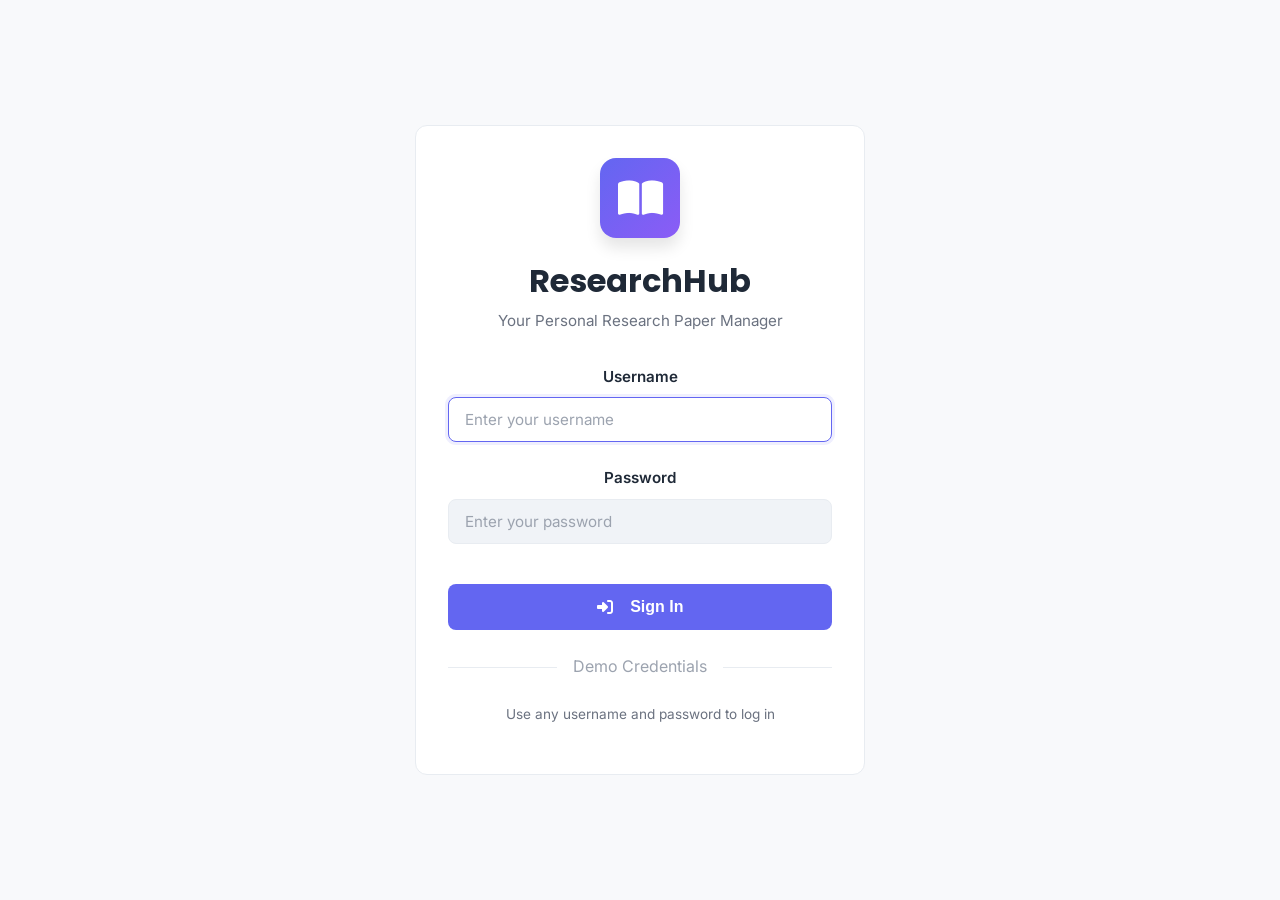
==== index.html @ dead8891 "Initial commit" ====
<!DOCTYPE html>
<html lang="en">

<head>
  <meta charset="UTF-8">
  <meta name="viewport" content="width=device-width, initial-scale=1.0">
  <title>Dashboard - ResearchHub</title>
  <link rel="stylesheet" href="https://cdnjs.cloudflare.com/ajax/libs/font-awesome/6.4.0/css/all.min.css">
  <link rel="stylesheet" href="style.css">
  <script src="app.js?v=2"></script>
</head>

<body>
  <script>checkAuth();</script>

  <div class="sidebar">
    <div class="brand-area">
      <div class="brand-icon">
        <i class="fas fa-book-open"></i>
      </div>
      <div class="brand-info">
        <div class="brand-title">ResearchHub</div>
        <div class="brand-tagline">Research Manager</div>
      </div>
    </div>

    <nav class="nav-menu">
      <div class="nav-section">
        <div class="nav-section-title">Main</div>
        <a href="index.html" class="nav-link active">
          <i class="fas fa-chart-line"></i>
          <span>Dashboard</span>
        </a>
        <a href="papers.html" class="nav-link">
          <i class="fas fa-book-bookmark"></i>
          <span>Library</span>
        </a>
        <a href="upload.html" class="nav-link">
          <i class="fas fa-cloud-arrow-up"></i>
          <span>Upload</span>
        </a>
      </div>

      <div class="nav-section">
        <div class="nav-section-title">Tools</div>
        <a href="#" class="nav-link" onclick="showComingSoon(); return false;">
          <i class="fas fa-sticky-note"></i>
          <span>Notes</span>
        </a>
        <a href="#" class="nav-link" onclick="showComingSoon(); return false;">
          <i class="fas fa-highlighter"></i>
          <span>Highlights</span>
        </a>
      </div>

      <div class="nav-section">
        <div class="nav-section-title">Account</div>
        <a href="#" class="nav-link" onclick="showComingSoon(); return false;">
          <i class="fas fa-gear"></i>
          <span>Settings</span>
        </a>
      </div>
    </nav>

    <div class="logout-area">
      <button class="btn-logout" onclick="logout()">
        <i class="fas fa-sign-out-alt" style="margin-right: 0.4rem;"></i> Logout
      </button>
    </div>
  </div>

  <div class="main-content">
    <div class="top-header">
      <div class="header-left">
        <h1 class="header-title">Dashboard</h1>
        <div class="header-search">
          <input type="text" placeholder="Search papers..." id="headerSearch">
        </div>
      </div>
      <div class="header-right">
        <div class="header-info">
          <div class="welcome-text">Welcome back</div>
          <div class="user-name" id="headerUserName">User</div>
        </div>
        <div class="user-avatar" id="headerAvatar">U</div>
      </div>
    </div>

    <div class="container">
      <div style="margin-bottom: 2rem;">
        <h1 style="font-size: 1.75rem; margin-bottom: 0.5rem; color: var(--text-primary);">Welcome to ResearchHub</h1>
        <p style="color: var(--text-secondary);">Track your personalized reading targets and manage your research collection.</p>
      </div>

      <!-- Stats -->
      <div class="stat-cards">
        <div class="stat-card stat-total">
          <div class="stat-header">
            <span class="stat-title">Total Papers</span>
            <span class="stat-icon">📚</span>
          </div>
          <div class="stat-number" id="stat-total">0</div>
        </div>
        <div class="stat-card stat-completed">
          <div class="stat-header">
            <span class="stat-title">Completed</span>
            <span class="stat-icon">✅</span>
          </div>
          <div class="stat-number" id="stat-completed">0</div>
        </div>
        <div class="stat-card stat-progress">
          <div class="stat-header">
            <span class="stat-title">In Progress</span>
            <span class="stat-icon">📖</span>
          </div>
          <div class="stat-number" id="stat-progress">0</div>
        </div>
        <div class="stat-card stat-notstarted">
          <div class="stat-header">
            <span class="stat-title">Not Started</span>
            <span class="stat-icon">🔖</span>
          </div>
          <div class="stat-number" id="stat-notstarted">0</div>
        </div>
      </div>

      <div style="display: flex; gap: 2rem; flex-wrap: wrap;">
        <!-- Continue Reading Section -->
        <div style="flex: 1; min-width: 320px;">
          <div class="section-header">
            <h2 class="section-title">
              <i class="fas fa-bookmark"></i>
              Continue Reading
            </h2>
          </div>
          <div id="continueReadingContainer" style="display: flex; flex-direction: column; gap: 1rem;">
            <!-- JS populated -->
          </div>
        </div>

        <!-- Recommended Papers Section -->
        <div style="flex: 1; min-width: 320px;">
          <div class="section-header">
            <h2 class="section-title">
              <i class="fas fa-star"></i>
              Recommended for You
            </h2>
          </div>
          <div id="recommendedContainer" style="display: flex; flex-direction: column; gap: 1rem;">
            <!-- JS populated -->
          </div>
        </div>

        <!-- Recently Viewed Section -->
        <div style="flex: 1; min-width: 320px;">
          <div class="section-header">
            <h2 class="section-title">
              <i class="fas fa-clock"></i>
              Recently Viewed
            </h2>
          </div>
          <div id="recentlyViewedContainer" style="display: flex; flex-direction: column; gap: 1rem;">
            <!-- JS populated -->
          </div>
        </div>
      </div>
    </div>
  </div>

  <div id="toast-container"></div>

  <script>
    renderAppShell();

    (async function() {
      const user = getCurrentUser();
      document.getElementById('headerUserName').textContent = user;
      document.getElementById('headerAvatar').textContent = user.charAt(0).toUpperCase();

      await loadPapersFromBackend();
      const allPapers = getPapers();

      const completed = allPapers.filter(p => p.status === 'completed').length;
      const inProgress = allPapers.filter(p => p.status === 'in_progress').length;
      const notStarted = allPapers.filter(p => p.status === 'not_started').length;

      document.getElementById('stat-total').textContent = allPapers.length;
      document.getElementById('stat-completed').textContent = completed;
      document.getElementById('stat-progress').textContent = inProgress;
      document.getElementById('stat-notstarted').textContent = notStarted;

      const continueReading = allPapers.filter(p => p.status === 'in_progress').slice(0, 3);
      const recommended = allPapers.filter(p => p.status === 'not_started').slice(0, 3);
      const recentlyViewed = allPapers.slice(0, 3);

      renderPaperCards('continueReadingContainer', continueReading, 'recommendation-card');
      renderPaperCards('recommendedContainer', recommended, 'recommendation-card');
      renderPaperCards('recentlyViewedContainer', recentlyViewed, 'recommendation-card');
    })();

    function renderPaperCards(containerId, papers, cardClass) {
      const container = document.getElementById(containerId);
      container.innerHTML = '';

      if (papers.length === 0) {
        container.innerHTML = '<div class="empty-state"><div class="empty-icon"><i class="fas fa-inbox"></i></div><div class="empty-title">No papers yet</div><div class="empty-text">Start by uploading your first research paper.</div></div>';
        return;
      }

      papers.forEach(paper => {
        const statusColors = {
          'completed': { badge: 'status-completed', icon: '✅' },
          'in_progress': { badge: 'status-progress', icon: '📖' },
          'not_started': { badge: 'status-not-started', icon: '🔖' }
        };

        const status = statusColors[paper.status] || statusColors['not_started'];

        const card = document.createElement('div');
        card.className = cardClass;
        card.innerHTML = `
          <div class="rec-header">
            <div class="rec-icon">
              <i class="fas fa-${paper.status === 'completed' ? 'check-circle' : (paper.status === 'in_progress' ? 'book-open' : 'bookmark')}"></i>
            </div>
            <div style="flex: 1;">
              <div class="rec-title">${paper.title}</div>
              <div class="rec-reason">${paper.status.replace('_', ' ').toUpperCase()}</div>
            </div>
            <button class="rec-icon-btn" onclick="toggleBookmark(this)">
              <i class="fas fa-bookmark"></i>
            </button>
          </div>
          <div class="rec-description">${paper.shortSummary || 'No summary available'}</div>
          <div class="rec-tags">
            <span class="rec-tag">${paper.domain || 'General'}</span>
            <span class="rec-tag tag-secondary">${paper.difficulty || 'Intermediate'}</span>
          </div>
          <div class="rec-action">
            <button class="rec-btn" onclick="window.location.href='paperdetails.html?id=${paper.id}'">
              <i class="fas fa-arrow-right" style="margin-right: 0.3rem;"></i>View Paper
            </button>
          </div>
        `;
        container.appendChild(card);
      });
    }

    function toggleBookmark(btn) {
      btn.classList.toggle('active');
      btn.querySelector('i').classList.toggle('fas');
      btn.querySelector('i').classList.toggle('far');
    }

    function renderAppShell() {
      // Already rendered in HTML
    }

    function showComingSoon() {
      showToast('This feature is coming soon!', false);
    }
  </script>
</body>

</html>
    (async function() {
      checkAuth();
      await loadPapersFromBackend();
      renderAppShell();

      // Populate Stats
      const stats = getStats();
      document.getElementById('stat-total').innerText = stats.total;
      document.getElementById('stat-completed').innerText = stats.completed;
      document.getElementById('stat-progress').innerText = stats.inProgress;
      document.getElementById('stat-notstarted').innerText = stats.notStarted;

      const allPapers = getPapers();

      // Populate Continue Reading
      const inProgressPapers = allPapers.filter(p => p.status === 'In Progress');
      const crContainer = document.getElementById('continueReadingContainer');
      if (inProgressPapers.length === 0) {
        crContainer.innerHTML = `<div class="glass-card"><p style="color: var(--text-muted);">No papers in progress right now.</p></div>`;
      } else {
        inProgressPapers.forEach(p => {
          const progress = p.progress || 0;
          crContainer.innerHTML += `
                <div class="glass-card" style="padding: 1.2rem;">
                    <div style="display: flex; justify-content: space-between;">
                      <h4 style="color:#fff;">${p.title}</h4>
                      <span class="favorite-icon ${p.isFavorite ? 'active' : ''}">★</span>
                    </div>
                    <p style="font-size: 0.8rem; color: var(--text-muted); margin-bottom: 0.4rem;">${p.author} • ${p.timeToRead || 'Unknown time'}</p>
                    
                    <div style="margin: 0.8rem 0;">
                      <div style="display:flex; justify-content: space-between; font-size: 0.8rem; margin-bottom: 0.3rem;">
                        <span style="color:var(--text-muted)">Progress</span>
                        <span style="color:var(--primary-violet)">${progress}%</span>
                      </div>
                      <div class="progress-container">
                        <div class="progress-bar" style="width: ${progress}%"></div>
                      </div>
                    </div>

                    <a href="paperdetails.html?id=${p.id}" class="btn" style="padding: 0.4rem 0.8rem; font-size: 0.9rem; margin-top: 0.5rem;">Resume Reading</a>
                </div>
             `;
        });
      }


      // Populate Recommendations
      const recContainer = document.getElementById('recommendedContainer');
      const completedPapers = allPapers.filter(p => p.status === 'Completed');
      const notStartedPapers = allPapers.filter(p => p.status === 'Not Started');
      
      let recommendations = [];
      if (completedPapers.length > 0) {
          // Get domains of completed papers to suggest similar unread ones
          let completedDomains = completedPapers.map(p => p.domain);
          recommendations = notStartedPapers.filter(p => completedDomains.includes(p.domain)).slice(0, 3);
          recommendations.forEach(r => r.isSmartMatch = true);
      }
      
      if (recommendations.length === 0) {
          // Fallback to random new papers if no smart matches found
          recommendations = notStartedPapers.slice(0, 3);
      }
      
      if (recommendations.length === 0) {
          recContainer.innerHTML = `<div class="glass-card"><p style="color: var(--text-muted);">Upload more papers to get recommendations.</p></div>`;
      } else {
          recommendations.forEach(p => {
              let badgeText = p.isSmartMatch ? '🧠 Smart Match' : 'New';
              let badgeClass = p.isSmartMatch ? 'diff-advanced' : 'status-not-started';

              recContainer.innerHTML += `
                 <div class="glass-card" style="padding: 1.2rem;">
                    <div class="tags-container" style="margin-bottom:0.5rem">
                      <span class="tag-badge ${badgeClass}">${badgeText}</span>
                      <span class="tag-badge">${p.domain || 'General'}</span>
                    </div>
                    <h4 style="color:#fff;">${p.title}</h4>
                    <p style="font-size: 0.8rem; color: var(--text-muted); margin-top: 0.4rem;  display: -webkit-box; -webkit-line-clamp: 2; -webkit-box-orient: vertical; overflow: hidden;">${p.shortSummary}</p>
                    <a href="paperdetails.html?id=${p.id}" class="btn btn-secondary" style="padding: 0.4rem 0.8rem; font-size: 0.9rem; margin-top: 1rem;">View Details</a>
                 </div>
              `;
          });
      }

      // Populate Recently Viewed
      const rvContainer = document.getElementById('recentlyViewedContainer');
      const recentPapers = getRecentlyViewedPapers();
      if (recentPapers.length === 0) {
        rvContainer.innerHTML = `<div class="glass-card"><p style="color: var(--text-muted);">You haven't viewed any papers yet.</p></div>`;
      } else {
        recentPapers.forEach(p => {
          let timeString = "Unknown time";
          if (p.lastViewed) {
              const options = { month: 'short', day: 'numeric', year: 'numeric', hour: 'numeric', minute: '2-digit' };
              timeString = new Date(p.lastViewed).toLocaleDateString('en-US', options);
          }
          rvContainer.innerHTML += `
                <div class="glass-card" style="padding: 1.2rem;">
                    <h4 style="color:#fff;">${p.title}</h4>
                    <p style="font-size: 0.85rem; color: var(--text-muted); margin-top: 0.3rem;">Last viewed: <br><span style="color:var(--primary-violet)">${timeString}</span></p>
                    <a href="paperdetails.html?id=${p.id}" class="btn btn-secondary" style="padding: 0.4rem 0.8rem; font-size: 0.9rem; margin-top: 1rem;">Go Back</a>
                </div>
             `;
        });
      }
    })();
  </script>
</body>

</html>
---- style.css ----
/* ResearchHub - Modern Soft Dashboard CSS */
@import url('https://fonts.googleapis.com/css2?family=Inter:wght@300;400;500;600;700&family=Poppins:wght@500;600;700&display=swap');
@import url('https://cdnjs.cloudflare.com/ajax/libs/font-awesome/6.4.0/css/all.min.css');

:root {
  /* Color Palette - Soft & Modern */
  --bg-primary: #f8f9fb;
  --bg-secondary: #f0f3f7;
  --bg-tertiary: #e8ecf1;
  --sidebar-bg: #ffffff;
  --card-bg: #ffffff;
  --header-bg: #ffffff;
  
  /* Accent Colors */
  --accent-primary: #6366f1;
  --accent-primary-light: #e0e7ff;
  --accent-primary-dark: #4f46e5;
  --accent-secondary: #8b5cf6;
  --accent-secondary-light: #ede9fe;
  
  /* Pastels */
  --pastel-blue: #dbeafe;
  --pastel-lavender: #e9d5ff;
  --pastel-mint: #d1fae5;
  --pastel-rose: #fbcfe8;
  --pastel-amber: #fed7aa;
  
  /* Text Colors */
  --text-primary: #1f2937;
  --text-secondary: #6b7280;
  --text-tertiary: #9ca3af;
  --text-light: #d1d5db;
  
  /* Functional Colors */
  --success: #10b981;
  --warning: #f59e0b;
  --danger: #ef4444;
  --info: #3b82f6;
  
  /* Shadows */
  --shadow-sm: 0 1px 2px rgba(0, 0, 0, 0.05);
  --shadow-md: 0 4px 6px rgba(0, 0, 0, 0.07);
  --shadow-lg: 0 10px 15px rgba(0, 0, 0, 0.1);
  --shadow-xl: 0 20px 25px rgba(0, 0, 0, 0.1);
  
  /* Transitions */
  --transition: all 0.3s cubic-bezier(0.4, 0, 0.2, 1);
}

* {
  margin: 0;
  padding: 0;
  box-sizing: border-box;
}

html, body {
  height: 100%;
  width: 100%;
}

body {
  font-family: 'Inter', -apple-system, BlinkMacSystemFont, 'Segoe UI', sans-serif;
  background: var(--bg-primary);
  color: var(--text-primary);
  line-height: 1.6;
  display: flex;
  flex-direction: row;
}

h1, h2, h3, h4, h5, h6 {
  font-family: 'Poppins', sans-serif;
  font-weight: 600;
  color: var(--text-primary);
  line-height: 1.2;
}

h1 { font-size: 2rem; font-weight: 700; }
h2 { font-size: 1.5rem; font-weight: 700; }
h3 { font-size: 1.25rem; font-weight: 600; }
h4 { font-size: 1.1rem; font-weight: 600; }

p { color: var(--text-secondary); }

a {
  color: var(--accent-primary);
  text-decoration: none;
  transition: var(--transition);
}

a:hover {
  color: var(--accent-primary-dark);
}

/* ═══════════════════════════════════════════════════════════════════════
   LAYOUT & STRUCTURE
   ═══════════════════════════════════════════════════════════════════════ */

.app-layout {
  display: flex;
  width: 100%;
  height: 100vh;
  overflow: hidden;
}

/* ═══════════════════════════════════════════════════════════════════════
   SIDEBAR NAVIGATION
   ═══════════════════════════════════════════════════════════════════════ */

.sidebar {
  width: 260px;
  background: var(--sidebar-bg);
  border-right: 1px solid var(--bg-tertiary);
  display: flex;
  flex-direction: column;
  overflow-y: auto;
  box-shadow: var(--shadow-sm);
  z-index: 100;
}

.brand-area {
  padding: 1.75rem 1.5rem;
  border-bottom: 1px solid var(--bg-tertiary);
  display: flex;
  align-items: center;
  gap: 0.75rem;
}

.brand-icon {
  width: 44px;
  height: 44px;
  background: linear-gradient(135deg, var(--accent-primary), var(--accent-secondary));
  border-radius: 10px;
  display: flex;
  align-items: center;
  justify-content: center;
  color: white;
  font-size: 1.5rem;
  box-shadow: var(--shadow-md);
}

.brand-info {
  display: flex;
  flex-direction: column;
}

.brand-title {
  font-size: 1.2rem;
  font-weight: 700;
  color: var(--text-primary);
}

.brand-tagline {
  font-size: 0.65rem;
  color: var(--text-tertiary);
  margin-top: 0.2rem;
}

.nav-menu {
  flex-grow: 1;
  padding: 1rem 0;
  display: flex;
  flex-direction: column;
  gap: 0.5rem;
}

.nav-section {
  padding: 0.75rem 0;
}

.nav-section-title {
  font-size: 0.75rem;
  font-weight: 600;
  text-transform: uppercase;
  color: var(--text-tertiary);
  padding: 0 1.5rem;
  margin-bottom: 0.5rem;
  letter-spacing: 0.5px;
}

.nav-link {
  display: flex;
  align-items: center;
  gap: 0.85rem;
  padding: 0.85rem 1.5rem;
  color: var(--text-secondary);
  text-decoration: none;
  font-weight: 500;
  font-size: 0.95rem;
  transition: var(--transition);
  border-left: 3px solid transparent;
  position: relative;
}

.nav-link i {
  width: 20px;
  font-size: 1.1rem;
  color: var(--text-tertiary);
  transition: var(--transition);
}

.nav-link:hover {
  background: var(--accent-primary-light);
  color: var(--text-primary);
  border-left-color: var(--accent-primary);
}

.nav-link:hover i {
  color: var(--accent-primary);
}

.nav-link.active {
  background: var(--accent-primary-light);
  color: var(--accent-primary-dark);
  border-left-color: var(--accent-primary-dark);
  font-weight: 600;
}

.nav-link.active i {
  color: var(--accent-primary-dark);
}

.logout-area {
  padding: 1.5rem;
  border-top: 1px solid var(--bg-tertiary);
  margin-top: auto;
}

.btn-logout {
  width: 100%;
  padding: 0.8rem 1rem;
  background: var(--bg-secondary);
  color: var(--text-primary);
  border: 1px solid var(--bg-tertiary);
  border-radius: 8px;
  cursor: pointer;
  font-weight: 500;
  transition: var(--transition);
}

.btn-logout:hover {
  background: var(--bg-tertiary);
  color: var(--danger);
}

/* ═══════════════════════════════════════════════════════════════════════
   MAIN CONTENT AREA
   ═══════════════════════════════════════════════════════════════════════ */

.main-content {
  flex-grow: 1;
  display: flex;
  flex-direction: column;
  overflow-y: auto;
  background: var(--bg-primary);
}

/* ═══════════════════════════════════════════════════════════════════════
   TOP HEADER / NAVIGATION BAR
   ═══════════════════════════════════════════════════════════════════════ */

.top-header {
  height: 70px;
  background: var(--header-bg);
  border-bottom: 1px solid var(--bg-tertiary);
  display: flex;
  justify-content: space-between;
  align-items: center;
  padding: 0 2rem;
  position: sticky;
  top: 0;
  z-index: 50;
  box-shadow: var(--shadow-sm);
}

.header-left {
  display: flex;
  align-items: center;
  gap: 2rem;
  flex: 1;
}

.header-title {
  font-size: 1.25rem;
  font-weight: 600;
  color: var(--text-primary);
}

.header-search {
  flex: 1;
  max-width: 400px;
  position: relative;
}

.header-search input {
  width: 100%;
  padding: 0.65rem 1rem 0.65rem 2.5rem;
  background: var(--bg-secondary);
  border: 1px solid var(--bg-tertiary);
  border-radius: 24px;
  color: var(--text-primary);
  font-size: 0.95rem;
  transition: var(--transition);
}

.header-search::before {
  content: '\f002';
  font-family: 'Font Awesome 6 Free';
  font-weight: 900;
  position: absolute;
  left: 0.85rem;
  top: 50%;
  transform: translateY(-50%);
  color: var(--text-tertiary);
  font-size: 0.9rem;
}

.header-search input:focus {
  outline: none;
  border-color: var(--accent-primary);
  background: white;
  box-shadow: var(--shadow-md);
}

.header-right {
  display: flex;
  align-items: center;
  gap: 1.5rem;
}

.header-info {
  display: flex;
  flex-direction: column;
  text-align: right;
}

.welcome-text {
  font-size: 0.85rem;
  color: var(--text-tertiary);
}

.user-name {
  font-size: 0.95rem;
  font-weight: 600;
  color: var(--text-primary);
  margin-top: 0.2rem;
}

.user-avatar {
  width: 40px;
  height: 40px;
  background: linear-gradient(135deg, var(--accent-primary), var(--accent-secondary));
  border-radius: 10px;
  display: flex;
  align-items: center;
  justify-content: center;
  color: white;
  font-weight: 600;
  font-size: 0.95rem;
  cursor: pointer;
  transition: var(--transition);
  box-shadow: var(--shadow-md);
}

.user-avatar:hover {
  transform: scale(1.05);
  box-shadow: var(--shadow-lg);
}

/* ═══════════════════════════════════════════════════════════════════════
   CONTAINER & CONTENT AREAS
   ═══════════════════════════════════════════════════════════════════════ */

.container {
  padding: 2.5rem;
  max-width: 1400px;
  margin: 0 auto;
  width: 100%;
}

/* ═══════════════════════════════════════════════════════════════════════
   CARDS & COMPONENTS
   ═══════════════════════════════════════════════════════════════════════ */

.card {
  background: var(--card-bg);
  border: 1px solid var(--bg-tertiary);
  border-radius: 12px;
  padding: 1.5rem;
  transition: var(--transition);
  display: flex;
  flex-direction: column;
}

.card:hover {
  border-color: var(--accent-primary-light);
  box-shadow: var(--shadow-lg);
  transform: translateY(-4px);
}

.card-grid {
  display: grid;
  grid-template-columns: repeat(auto-fill, minmax(300px, 1fr));
  gap: 1.5rem;
  margin-top: 1.5rem;
}

.card-header {
  display: flex;
  justify-content: space-between;
  align-items: flex-start;
  margin-bottom: 1rem;
}

.card-icon {
  width: 48px;
  height: 48px;
  background: var(--accent-primary-light);
  border-radius: 10px;
  display: flex;
  align-items: center;
  justify-content: center;
  font-size: 1.5rem;
  color: var(--accent-primary);
}

.card-title {
  font-size: 1.1rem;
  font-weight: 600;
  color: var(--text-primary);
  margin-bottom: 0.4rem;
}

.card-subtitle {
  font-size: 0.85rem;
  color: var(--text-tertiary);
  margin-bottom: 0.8rem;
}

.card-content {
  flex-grow: 1;
  margin-bottom: 1rem;
}

.card-description {
  font-size: 0.95rem;
  color: var(--text-secondary);
  line-height: 1.6;
  margin-bottom: 1rem;
}

.card-footer {
  display: flex;
  justify-content: space-between;
  align-items: center;
  gap: 0.8rem;
  flex-wrap: wrap;
  border-top: 1px solid var(--bg-tertiary);
  padding-top: 1rem;
  margin-top: auto;
}

/* Glass card (for backward compatibility) */
.glass-card {
  background: var(--card-bg);
  border: 1px solid var(--bg-tertiary);
  border-radius: 12px;
  padding: 1.5rem;
  transition: var(--transition);
  display: flex;
  flex-direction: column;
}

.glass-card:hover {
  border-color: var(--accent-primary-light);
  box-shadow: var(--shadow-lg);
  transform: translateY(-4px);
}

.glass-container {
  background: var(--card-bg);
  border: 1px solid var(--bg-tertiary);
  border-radius: 12px;
  padding: 2rem;
}

/* ═══════════════════════════════════════════════════════════════════════
   STATISTICS CARDS
   ═══════════════════════════════════════════════════════════════════════ */

.stat-cards {
  display: grid;
  grid-template-columns: repeat(auto-fit, minmax(240px, 1fr));
  gap: 1.5rem;
  margin-bottom: 2.5rem;
}

.stat-card {
  background: var(--card-bg);
  border: 1px solid var(--bg-tertiary);
  border-radius: 12px;
  padding: 1.75rem;
  display: flex;
  flex-direction: column;
  position: relative;
  overflow: hidden;
  transition: var(--transition);
}

.stat-card::before {
  content: '';
  position: absolute;
  top: -50%;
  right: -50%;
  width: 200px;
  height: 200px;
  background: var(--pastel-blue);
  border-radius: 50%;
  opacity: 0.3;
  transition: var(--transition);
}

.stat-card:hover {
  box-shadow: var(--shadow-lg);
  transform: translateY(-4px);
}

.stat-card:hover::before {
  transform: translate(30px, 30px);
}

.stat-header {
  display: flex;
  justify-content: space-between;
  align-items: flex-start;
  margin-bottom: 1rem;
  position: relative;
  z-index: 1;
}

.stat-label {
  font-size: 0.85rem;
  font-weight: 600;
  color: var(--text-secondary);
  text-transform: uppercase;
  letter-spacing: 0.3px;
}

.stat-title {
  font-size: 0.85rem;
  font-weight: 600;
  color: var(--text-secondary);
  text-transform: uppercase;
  letter-spacing: 0.3px;
}

.stat-icon {
  font-size: 1.8rem;
}

.stat-number {
  font-size: 2.5rem;
  font-weight: 700;
  color: var(--text-primary);
  margin-bottom: 0.5rem;
  position: relative;
  z-index: 1;
}

.stat-suffix {
  font-size: 0.95rem;
  color: var(--text-secondary);
  font-weight: 500;
}

/* Stat card color variants */
.stat-card.stat-total { --card-accent: var(--info); }
.stat-card.stat-completed { --card-accent: var(--success); }
.stat-card.stat-progress { --card-accent: var(--warning); }
.stat-card.stat-notstarted { --card-accent: var(--danger); }

.stat-card.stat-total::before { background: var(--pastel-blue); }
.stat-card.stat-completed::before { background: var(--pastel-mint); }
.stat-card.stat-progress::before { background: var(--pastel-amber); }
.stat-card.stat-notstarted::before { background: var(--pastel-rose); }

/* ═══════════════════════════════════════════════════════════════════════
   SECTIONS & CONTENT GROUPINGS
   ═══════════════════════════════════════════════════════════════════════ */

.section {
  margin-bottom: 2.5rem;
}

.section-header {
  display: flex;
  justify-content: space-between;
  align-items: center;
  margin-bottom: 1.5rem;
  border-bottom: 2px solid var(--bg-tertiary);
  padding-bottom: 1rem;
}

.section-title {
  font-size: 1.35rem;
  font-weight: 700;
  color: var(--text-primary);
  display: flex;
  align-items: center;
  gap: 0.7rem;
}

.section-title i {
  color: var(--accent-primary);
}

.section-subtitle {
  font-size: 0.85rem;
  color: var(--text-secondary);
  margin-top: -0.5rem;
}

.view-all-link {
  font-size: 0.9rem;
  color: var(--accent-primary);
  text-decoration: none;
  font-weight: 600;
  transition: var(--transition);
}

.view-all-link:hover {
  color: var(--accent-primary-dark);
  transform: translateX(4px);
}

/* ═══════════════════════════════════════════════════════════════════════
   PAPER/CONTENT CARDS
   ═══════════════════════════════════════════════════════════════════════ */

.paper-card {
  background: var(--card-bg);
  border: 1px solid var(--bg-tertiary);
  border-radius: 12px;
  padding: 1.5rem;
  display: flex;
  flex-direction: column;
  transition: var(--transition);
  position: relative;
}

.paper-card:hover {
  border-color: var(--accent-primary-light);
  box-shadow: var(--shadow-lg);
  transform: translateY(-6px);
}

.paper-icon {
  width: 40px;
  height: 40px;
  background: var(--accent-primary-light);
  border-radius: 8px;
  display: flex;
  align-items: center;
  justify-content: center;
  font-size: 1.3rem;
  color: var(--accent-primary);
  margin-bottom: 0.8rem;
}

.paper-title {
  font-size: 1.05rem;
  font-weight: 600;
  color: var(--text-primary);
  margin-bottom: 0.4rem;
  line-height: 1.4;
}

.paper-author {
  font-size: 0.85rem;
  color: var(--text-secondary);
  margin-bottom: 0.8rem;
}

.paper-meta {
  display: flex;
  gap: 0.8rem;
  flex-wrap: wrap;
  margin-bottom: 1rem;
}

.paper-tag {
  display: inline-flex;
  align-items: center;
  gap: 0.4rem;
  padding: 0.35rem 0.7rem;
  background: var(--bg-secondary);
  color: var(--text-secondary);
  border-radius: 6px;
  font-size: 0.75rem;
  font-weight: 500;
}

.paper-progress {
  margin-bottom: 1rem;
}

.progress-label {
  font-size: 0.8rem;
  color: var(--text-secondary);
  margin-bottom: 0.4rem;
  display: flex;
  justify-content: space-between;
}

.progress-bar-container {
  width: 100%;
  height: 6px;
  background: var(--bg-secondary);
  border-radius: 3px;
  overflow: hidden;
}

.progress-bar {
  height: 100%;
  background: linear-gradient(90deg, var(--accent-primary), var(--accent-secondary));
  border-radius: 3px;
  transition: width 0.5s ease;
}

.progress-container {
  width: 100%;
  height: 8px;
  background: var(--bg-secondary);
  border-radius: 4px;
  overflow: hidden;
  margin: 0.5rem 0;
}

.paper-actions {
  display: flex;
  gap: 0.6rem;
  flex-wrap: wrap;
  margin-top: auto;
  border-top: 1px solid var(--bg-tertiary);
  padding-top: 1rem;
}

.action-btn {
  flex: 1;
  min-width: 100px;
  padding: 0.5rem 0.75rem;
  background: var(--bg-secondary);
  color: var(--text-secondary);
  border: 1px solid var(--bg-tertiary);
  border-radius: 6px;
  cursor: pointer;
  font-size: 0.85rem;
  font-weight: 500;
  transition: var(--transition);
  display: flex;
  align-items: center;
  justify-content: center;
  gap: 0.4rem;
}

.action-btn:hover {
  background: var(--accent-primary-light);
  color: var(--accent-primary);
  border-color: var(--accent-primary-light);
}

.action-btn-primary {
  background: var(--accent-primary);
  color: white;
  border-color: var(--accent-primary);
}

.action-btn-primary:hover {
  background: var(--accent-primary-dark);
  border-color: var(--accent-primary-dark);
}

/* ═══════════════════════════════════════════════════════════════════════
   RECOMMENDATION CARDS
   ═══════════════════════════════════════════════════════════════════════ */

.recommendation-card {
  background: var(--card-bg);
  border: 1px solid var(--bg-tertiary);
  border-radius: 12px;
  padding: 1.25rem;
  transition: var(--transition);
  display: grid;
  grid-template-columns: 1fr;
  gap: 0.8rem;
}

.recommendation-card:hover {
  border-color: var(--accent-primary-light);
  box-shadow: var(--shadow-md);
  transform: translateY(-2px);
}

.rec-header {
  display: flex;
  justify-content: space-between;
  align-items: flex-start;
  gap: 0.8rem;
}

.rec-icon {
  flex-shrink: 0;
  width: 36px;
  height: 36px;
  background: var(--accent-primary-light);
  border-radius: 8px;
  display: flex;
  align-items: center;
  justify-content: center;
  color: var(--accent-primary);
  font-size: 1.1rem;
}

.rec-title {
  font-size: 1rem;
  font-weight: 600;
  color: var(--text-primary);
  line-height: 1.3;
}

.rec-reason {
  font-size: 0.8rem;
  background: var(--accent-primary-light);
  color: var(--accent-primary-dark);
  padding: 0.3rem 0.6rem;
  border-radius: 4px;
  white-space: nowrap;
}

.rec-reason.badge-secondary {
  background: var(--accent-secondary-light);
  color: var(--accent-secondary);
}

.rec-description {
  font-size: 0.85rem;
  color: var(--text-secondary);
  line-height: 1.4;
}

.rec-tags {
  display: flex;
  gap: 0.4rem;
  flex-wrap: wrap;
}

.rec-tag {
  font-size: 0.7rem;
  padding: 0.25rem 0.5rem;
  background: var(--pastel-blue);
  color: var(--accent-primary);
  border-radius: 4px;
  font-weight: 500;
}

.rec-tag.tag-success { background: var(--pastel-mint); color: var(--success); }
.rec-tag.tag-warning { background: var(--pastel-amber); color: var(--warning); }
.rec-tag.tag-danger { background: var(--pastel-rose); color: var(--danger); }
.rec-tag.tag-secondary { background: var(--accent-secondary-light); color: var(--accent-secondary); }

.rec-action {
  display: flex;
  gap: 0.6rem;
  align-items: center;
}

.rec-btn {
  flex: 1;
  padding: 0.45rem 0.7rem;
  background: var(--accent-primary);
  color: white;
  border: none;
  border-radius: 6px;
  cursor: pointer;
  font-size: 0.8rem;
  font-weight: 600;
  transition: var(--transition);
}

.rec-btn:hover {
  background: var(--accent-primary-dark);
  transform: translateY(-2px);
}

.rec-icon-btn {
  width: 32px;
  height: 32px;
  background: var(--bg-secondary);
  border: 1px solid var(--bg-tertiary);
  border-radius: 6px;
  cursor: pointer;
  display: flex;
  align-items: center;
  justify-content: center;
  color: var(--text-secondary);
  transition: var(--transition);
  font-size: 0.95rem;
}

.rec-icon-btn:hover {
  background: var(--accent-secondary-light);
  color: var(--accent-secondary);
  border-color: var(--accent-secondary-light);
}

.rec-icon-btn.active {
  background: var(--pastel-rose);
  color: var(--danger);
  border-color: var(--pastel-rose);
}

/* ═══════════════════════════════════════════════════════════════════════
   FORMS & INPUTS
   ═══════════════════════════════════════════════════════════════════════ */

.form-group {
  margin-bottom: 1.5rem;
}

.form-label {
  display: block;
  margin-bottom: 0.5rem;
  font-weight: 600;
  color: var(--text-primary);
  font-size: 0.95rem;
}

.form-label .required {
  color: var(--danger);
}

.form-control {
  width: 100%;
  padding: 0.75rem 1rem;
  background: var(--bg-secondary);
  border: 1px solid var(--bg-tertiary);
  border-radius: 8px;
  color: var(--text-primary);
  font-size: 0.95rem;
  font-family: inherit;
  transition: var(--transition);
}

.form-control:focus {
  outline: none;
  border-color: var(--accent-primary);
  background: white;
  box-shadow: 0 0 0 3px rgba(99, 102, 241, 0.1);
}

.form-control::placeholder {
  color: var(--text-tertiary);
}

select.form-control {
  cursor: pointer;
  appearance: none;
  background-image: url("data:image/svg+xml,%3Csvg xmlns='http://www.w3.org/2000/svg' width='12' height='12' viewBox='0 0 12 12'%3E%3Cpath fill='%236366f1' d='M6 9L1 4h10z'/%3E%3C/svg%3E");
  background-repeat: no-repeat;
  background-position: right 0.75rem center;
  padding-right: 2.5rem;
}

textarea.form-control {
  resize: vertical;
  min-height: 100px;
}

.form-grid {
  display: grid;
  grid-template-columns: 1fr 1fr;
  gap: 1.5rem;
}

@media (max-width: 768px) {
  .form-grid {
    grid-template-columns: 1fr;
  }
}

.form-text {
  font-size: 0.85rem;
  color: var(--text-tertiary);
  margin-top: 0.25rem;
}

.form-error {
  font-size: 0.85rem;
  color: var(--danger);
  margin-top: 0.25rem;
}

/* ═══════════════════════════════════════════════════════════════════════
   BUTTONS
   ═══════════════════════════════════════════════════════════════════════ */

.btn {
  display: inline-flex;
  align-items: center;
  justify-content: center;
  gap: 0.6rem;
  padding: 0.75rem 1.5rem;
  background: var(--accent-primary);
  color: white;
  border: none;
  border-radius: 8px;
  font-weight: 600;
  font-size: 0.95rem;
  cursor: pointer;
  transition: var(--transition);
  text-decoration: none;
  text-transform: none;
  position: relative;
  overflow: hidden;
}

.btn:hover {
  background: var(--accent-primary-dark);
  transform: translateY(-2px);
  box-shadow: var(--shadow-md);
}

.btn:active {
  transform: translateY(0);
}

.btn-secondary {
  background: var(--bg-secondary);
  color: var(--text-primary);
  border: 1px solid var(--bg-tertiary);
}

.btn-secondary:hover {
  background: var(--bg-tertiary);
  color: var(--accent-primary);
}

.btn-outline {
  background: transparent;
  color: var(--accent-primary);
  border: 2px solid var(--accent-primary);
}

.btn-outline:hover {
  background: var(--accent-primary-light);
  color: var(--accent-primary-dark);
}

.btn-danger {
  background: var(--danger);
}

.btn-danger:hover {
  background: #dc2626;
}

.btn-success {
  background: var(--success);
}

.btn-success:hover {
  background: #059669;
}

.btn-sm {
  padding: 0.5rem 1rem;
  font-size: 0.85rem;
}

.btn-lg {
  padding: 1rem 2rem;
  font-size: 1.05rem;
}

.btn-full {
  width: 100%;
}

.btn i {
  font-size: 1rem;
}

/* ═══════════════════════════════════════════════════════════════════════
   BADGES & TAGS
   ═══════════════════════════════════════════════════════════════════════ */

.badge {
  display: inline-flex;
  align-items: center;
  gap: 0.3rem;
  padding: 0.35rem 0.7rem;
  border-radius: 6px;
  font-size: 0.8rem;
  font-weight: 600;
  white-space: nowrap;
}

.badge-primary {
  background: var(--accent-primary-light);
  color: var(--accent-primary-dark);
}

.badge-success {
  background: rgba(16, 185, 129, 0.1);
  color: var(--success);
}

.badge-warning {
  background: rgba(245, 158, 11, 0.1);
  color: var(--warning);
}

.badge-danger {
  background: rgba(239, 68, 68, 0.1);
  color: var(--danger);
}

.badge-info {
  background: rgba(59, 130, 246, 0.1);
  color: var(--info);
}

.badge-secondary {
  background: var(--bg-secondary);
  color: var(--text-secondary);
}

/* Status Badges */
.status-badge {
  display: inline-flex;
  align-items: center;
  gap: 0.4rem;
  padding: 0.4rem 0.9rem;
  border-radius: 20px;
  font-size: 0.8rem;
  font-weight: 600;
}

.status-completed {
  background: rgba(16, 185, 129, 0.15);
  color: var(--success);
}

.status-progress {
  background: rgba(245, 158, 11, 0.15);
  color: var(--warning);
}

.status-not-started {
  background: rgba(239, 68, 68, 0.15);
  color: var(--danger);
}

.status-badge i {
  font-size: 0.9rem;
}

/* Tags */
.tags-container {
  display: flex;
  flex-wrap: wrap;
  gap: 0.4rem;
  margin-bottom: 0.8rem;
}

.tag-badge {
  background: var(--bg-secondary);
  color: var(--text-secondary);
  padding: 0.25rem 0.6rem;
  border-radius: 12px;
  font-size: 0.75rem;
  border: 1px solid var(--bg-tertiary);
}

/* ═══════════════════════════════════════════════════════════════════════
   MODAL & OVERLAY
   ═══════════════════════════════════════════════════════════════════════ */

.modal {
  display: none;
  position: fixed;
  top: 0;
  left: 0;
  width: 100%;
  height: 100%;
  background: rgba(0, 0, 0, 0.5);
  z-index: 1000;
  align-items: center;
  justify-content: center;
}

.modal.active {
  display: flex;
}

.modal-content {
  background: white;
  border-radius: 12px;
  padding: 2rem;
  max-width: 600px;
  width: 90%;
  max-height: 90vh;
  overflow-y: auto;
  box-shadow: var(--shadow-xl);
  animation: slideUp 0.3s ease;
}

@keyframes slideUp {
  from {
    opacity: 0;
    transform: translateY(20px);
  }
  to {
    opacity: 1;
    transform: translateY(0);
  }
}

/* ═══════════════════════════════════════════════════════════════════════
   NOTIFICATIONS & TOASTS
   ═══════════════════════════════════════════════════════════════════════ */

#toast-container {
  position: fixed;
  top: 1.5rem;
  right: 1.5rem;
  z-index: 9999;
  display: flex;
  flex-direction: column;
  gap: 0.75rem;
}

.toast {
  background: white;
  border-left: 4px solid var(--accent-primary);
  padding: 1rem 1.5rem;
  border-radius: 8px;
  color: var(--text-primary);
  box-shadow: var(--shadow-lg);
  animation: slideInRight 0.3s ease forwards;
  display: flex;
  align-items: center;
  gap: 1rem;
}

.toast.success {
  border-left-color: var(--success);
}

.toast.error {
  border-left-color: var(--danger);
}

.toast.warning {
  border-left-color: var(--warning);
}

.toast.info {
  border-left-color: var(--info);
}

.toast i {
  font-size: 1.25rem;
  flex-shrink: 0;
}

@keyframes slideInRight {
  from {
    transform: translateX(400px);
    opacity: 0;
  }
  to {
    transform: translateX(0);
    opacity: 1;
  }
}

/* ═══════════════════════════════════════════════════════════════════════
   EMPTY STATE
   ═══════════════════════════════════════════════════════════════════════ */

.empty-state {
  text-align: center;
  padding: 3rem 2rem;
  background: var(--card-bg);
  border: 2px dashed var(--bg-tertiary);
  border-radius: 12px;
}

.empty-icon {
  font-size: 4rem;
  color: var(--text-tertiary);
  margin-bottom: 1rem;
  opacity: 0.6;
}

.empty-title {
  font-size: 1.25rem;
  font-weight: 600;
  color: var(--text-primary);
  margin-bottom: 0.5rem;
}

.empty-text {
  font-size: 0.95rem;
  color: var(--text-secondary);
  margin-bottom: 1.5rem;
}

/* ═══════════════════════════════════════════════════════════════════════
   LOADING & ANIMATIONS
   ═══════════════════════════════════════════════════════════════════════ */

.spinner {
  display: inline-block;
  width: 20px;
  height: 20px;
  border: 3px solid var(--bg-tertiary);
  border-top-color: var(--accent-primary);
  border-radius: 50%;
  animation: spin 0.6s linear infinite;
}

@keyframes spin {
  to { transform: rotate(360deg); }
}

.skeleton {
  background: linear-gradient(90deg, var(--bg-secondary) 0%, var(--bg-tertiary) 50%, var(--bg-secondary) 100%);
  background-size: 200% 100%;
  animation: skeleton-loading 1.5s infinite;
  border-radius: 6px;
}

@keyframes skeleton-loading {
  0% { background-position: 200% 0; }
  100% { background-position: -200% 0; }
}

/* ═══════════════════════════════════════════════════════════════════════
   UTILITY CLASSES
   ═══════════════════════════════════════════════════════════════════════ */

.text-center { text-align: center; }
.text-right { text-align: right; }
.text-left { text-align: left; }

.mt-1 { margin-top: 0.5rem; }
.mt-2 { margin-top: 1rem; }
.mt-3 { margin-top: 1.5rem; }
.mt-4 { margin-top: 2rem; }

.mb-1 { margin-bottom: 0.5rem; }
.mb-2 { margin-bottom: 1rem; }
.mb-3 { margin-bottom: 1.5rem; }
.mb-4 { margin-bottom: 2rem; }

.p-2 { padding: 1rem; }
.p-3 { padding: 1.5rem; }
.p-4 { padding: 2rem; }

.gap-1 { gap: 0.5rem; }
.gap-2 { gap: 1rem; }
.gap-3 { gap: 1.5rem; }

.flex { display: flex; }
.flex-col { flex-direction: column; }
.flex-between { justify-content: space-between; }
.flex-center { justify-content: center; align-items: center; }
.items-center { align-items: center; }

.grid-2 { display: grid; grid-template-columns: 1fr 1fr; gap: 1.5rem; }
.grid-3 { display: grid; grid-template-columns: 1fr 1fr 1fr; gap: 1.5rem; }

.rounded-lg { border-radius: 12px; }
.rounded-full { border-radius: 9999px; }

.shadow-md { box-shadow: var(--shadow-md); }
.shadow-lg { box-shadow: var(--shadow-lg); }

.opacity-50 { opacity: 0.5; }
.opacity-75 { opacity: 0.75; }

.hidden { display: none; }

/* ═══════════════════════════════════════════════════════════════════════
   RESPONSIVE DESIGN
   ═══════════════════════════════════════════════════════════════════════ */

@media (max-width: 1024px) {
  .sidebar {
    width: 220px;
  }

  .container {
    padding: 2rem;
  }

  .stat-cards {
    grid-template-columns: repeat(2, 1fr);
  }

  .card-grid {
    grid-template-columns: repeat(auto-fill, minmax(280px, 1fr));
  }

  .grid-3 {
    grid-template-columns: 1fr 1fr;
  }
}

@media (max-width: 768px) {
  body {
    flex-direction: column;
  }

  .app-layout {
    flex-direction: column;
  }

  .sidebar {
    width: 100%;
    border-right: none;
    border-bottom: 1px solid var(--bg-tertiary);
  }

  .brand-area {
    padding: 1.5rem;
  }

  .nav-menu {
    flex-direction: row;
    flex-wrap: wrap;
    padding: 0.5rem;
  }

  .nav-link {
    flex: 1;
    min-width: 150px;
    padding: 0.7rem 1rem;
    font-size: 0.85rem;
  }

  .nav-section {
    display: none;
  }

  .nav-section-title {
    display: none;
  }

  .top-header {
    height: auto;
    flex-direction: column;
    gap: 1rem;
    padding: 1rem;
  }

  .header-left {
    width: 100%;
    flex-direction: column;
  }

  .header-search {
    max-width: 100%;
  }

  .header-right {
    width: 100%;
    justify-content: space-between;
  }

  .container {
    padding: 1.5rem;
  }

  .stat-cards {
    grid-template-columns: 1fr 1fr;
    gap: 1rem;
  }

  .stat-card {
    padding: 1rem;
  }

  .stat-number {
    font-size: 2rem;
  }

  .card-grid {
    grid-template-columns: 1fr;
    gap: 1rem;
  }

  .grid-2,
  .grid-3 {
    grid-template-columns: 1fr;
  }

  .form-grid {
    grid-template-columns: 1fr;
  }

  .section-header {
    flex-direction: column;
    align-items: flex-start;
    gap: 0.5rem;
  }

  .logout-area {
    display: flex;
    flex-direction: row;
    gap: 0.5rem;
  }

  .btn-logout {
    flex: 1;
  }
}

@media (max-width: 480px) {
  h1 { font-size: 1.5rem; }
  h2 { font-size: 1.25rem; }

  .stat-cards {
    grid-template-columns: 1fr;
  }

  .stat-number {
    font-size: 1.75rem;
  }

  .top-header {
    padding: 0.75rem;
  }

  .container {
    padding: 1rem;
  }

  .section-title {
    font-size: 1.15rem;
  }

  .nav-link {
    min-width: 120px;
    padding: 0.6rem 0.75rem;
  }
}

/* ═══════════════════════════════════════════════════════════════════════
   SPECIFIC COMPONENT OVERRIDES
   ═══════════════════════════════════════════════════════════════════════ */

/* Highlights Sidebar */
.highlights-sidebar {
  background: var(--card-bg);
  border-left: 1px solid var(--bg-tertiary);
  width: 300px;
  padding: 1.5rem;
  overflow-y: auto;
  display: flex;
  flex-direction: column;
  gap: 1rem;
  box-shadow: var(--shadow-md);
}

.highlights-sidebar h3 {
  font-size: 1.1rem;
  color: var(--text-primary);
  margin-bottom: 0.5rem;
}

.highlight-item {
  padding: 0.85rem;
  background: var(--bg-secondary);
  border-left: 3px solid var(--accent-primary);
  border-radius: 4px;
  cursor: pointer;
  transition: var(--transition);
  font-size: 0.9rem;
  color: var(--text-secondary);
  line-height: 1.4;
}

.highlight-item:hover {
  background: var(--accent-primary-light);
  color: var(--accent-primary-dark);
}

/* PDF Viewer */
.pdf-viewer {
  background: var(--bg-secondary);
  border-radius: 12px;
  padding: 1rem;
}

/* Upload Area */
.upload-area {
  background: var(--bg-secondary);
  border: 2px dashed var(--accent-primary);
  border-radius: 12px;
  padding: 2rem;
  text-align: center;
  cursor: pointer;
  transition: var(--transition);
}

.upload-area:hover {
  background: var(--accent-primary-light);
  border-color: var(--accent-primary-dark);
}

.upload-area.drag-over {
  background: var(--accent-primary-light);
  border-color: var(--accent-primary-dark);
}

.upload-icon {
  font-size: 3rem;
  color: var(--accent-primary);
  margin-bottom: 1rem;
}

/* Table Styling */
table {
  width: 100%;
  border-collapse: collapse;
}

thead {
  background: var(--bg-secondary);
  border-bottom: 2px solid var(--bg-tertiary);
}

th {
  padding: 1rem;
  text-align: left;
  font-weight: 600;
  color: var(--text-primary);
  font-size: 0.9rem;
}

td {
  padding: 1rem;
  border-bottom: 1px solid var(--bg-tertiary);
  color: var(--text-secondary);
}

tbody tr:hover {
  background: var(--bg-secondary);
}

/* Floating Action Button */
.fab {
  position: fixed;
  bottom: 2rem;
  right: 2rem;
  width: 56px;
  height: 56px;
  background: var(--accent-primary);
  color: white;
  border: none;
  border-radius: 50%;
  cursor: pointer;
  display: flex;
  align-items: center;
  justify-content: center;
  font-size: 1.5rem;
  box-shadow: var(--shadow-lg);
  transition: var(--transition);
  z-index: 100;
}

.fab:hover {
  background: var(--accent-primary-dark);
  transform: scale(1.1);
  box-shadow: var(--shadow-xl);
}

/* Floating Toolbar */
.floating-toolbar {
  position: fixed;
  background: white;
  border-radius: 8px;
  box-shadow: var(--shadow-lg);
  display: flex;
  gap: 0.5rem;
  padding: 0.5rem;
  z-index: 1000;
  display: none;
}

.floating-toolbar.active {
  display: flex;
}

.color-btn {
  width: 32px;
  height: 32px;
  border-radius: 6px;
  cursor: pointer;
  border: 2px solid transparent;
  transition: var(--transition);
}

.color-btn:hover {
  transform: scale(1.1);
  border-color: var(--text-tertiary);
}

/* Breadcrumbs */
.breadcrumb {
  display: flex;
  gap: 0.5rem;
  align-items: center;
  margin-bottom: 1.5rem;
  font-size: 0.9rem;
}

.breadcrumb-item {
  color: var(--text-secondary);
}

.breadcrumb-item.active {
  color: var(--text-primary);
  font-weight: 600;
}

.breadcrumb-separator {
  color: var(--text-tertiary);
}

/* Pagination */
.pagination {
  display: flex;
  gap: 0.5rem;
  justify-content: center;
  align-items: center;
  margin-top: 2rem;
}

.pagination-item {
  width: 36px;
  height: 36px;
  display: flex;
  align-items: center;
  justify-content: center;
  border: 1px solid var(--bg-tertiary);
  border-radius: 6px;
  cursor: pointer;
  color: var(--text-secondary);
  transition: var(--transition);
}

.pagination-item:hover,
.pagination-item.active {
  background: var(--accent-primary);
  color: white;
  border-color: var(--accent-primary);
}

/* Divider */
hr {
  border: none;
  border-top: 1px solid var(--bg-tertiary);
  margin: 1.5rem 0;
}

/* Difficulty Badges */
.diff-beginner { color: var(--success); }
.diff-intermediate { color: var(--warning); }
.diff-advanced { color: var(--danger); }

/* Favorite icon */
.favorite-icon {
  cursor: pointer;
  font-size: 1.2rem;
  color: var(--text-tertiary);
  transition: var(--transition);
}

.favorite-icon:hover {
  transform: scale(1.2);
}

.favorite-icon.active {
  color: var(--warning);
  text-shadow: 0 0 10px rgba(245, 158, 11, 0.5);
}
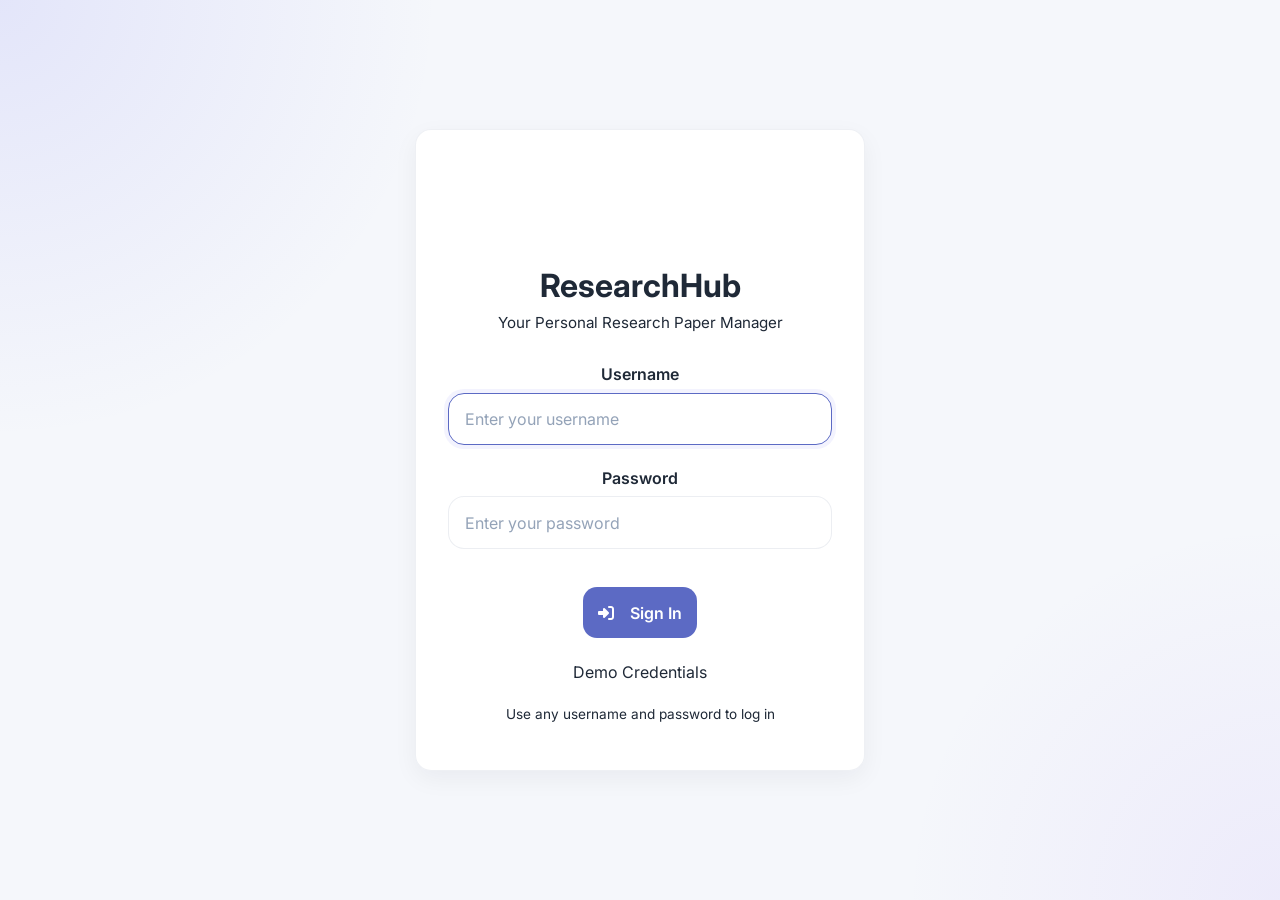
==== commit 98e230a2: "updated project" ====
--- a/index.html
+++ b/index.html
@@ -170,6 +170,18 @@
   <div id="toast-container"></div>
 
   <script>
+    function normalizeStatus(status) {
+      const value = String(status || '').trim().toLowerCase();
+      if (value === 'not started' || value === 'not_started' || value === 'notstarted') return 'Not Started';
+      if (value === 'in progress' || value === 'in_progress' || value === 'inprogress') return 'In Progress';
+      if (value === 'completed') return 'Completed';
+      return status;
+    }
+
+    function getStatusKey(status) {
+      return String(normalizeStatus(status) || '').trim().toLowerCase().replace(/\s+/g, '_');
+    }
+
     renderAppShell();
 
     (async function() {
@@ -179,10 +191,13 @@
 
       await loadPapersFromBackend();
       const allPapers = getPapers();
-
-      const completed = allPapers.filter(p => p.status === 'completed').length;
-      const inProgress = allPapers.filter(p => p.status === 'in_progress').length;
-      const notStarted = allPapers.filter(p => p.status === 'not_started').length;
+      if (allPapers.length === 0) {
+        clearRecentlyViewedIfNoPapers();
+      }
+
+      const completed = allPapers.filter(p => getStatusKey(p.status) === 'completed').length;
+      const inProgress = allPapers.filter(p => getStatusKey(p.status) === 'in_progress').length;
+      const notStarted = allPapers.filter(p => getStatusKey(p.status) === 'not_started').length;
 
       document.getElementById('stat-total').textContent = allPapers.length;
       document.getElementById('stat-completed').textContent = completed;
@@ -191,11 +206,10 @@
 
       const continueReading = allPapers.filter(p => p.status === 'in_progress').slice(0, 3);
       const recommended = allPapers.filter(p => p.status === 'not_started').slice(0, 3);
-      const recentlyViewed = allPapers.slice(0, 3);
 
       renderPaperCards('continueReadingContainer', continueReading, 'recommendation-card');
       renderPaperCards('recommendedContainer', recommended, 'recommendation-card');
-      renderPaperCards('recentlyViewedContainer', recentlyViewed, 'recommendation-card');
+      renderRecentItems('recentlyViewedContainer');
     })();
 
     function renderPaperCards(containerId, papers, cardClass) {
@@ -214,7 +228,7 @@
           'not_started': { badge: 'status-not-started', icon: '🔖' }
         };
 
-        const status = statusColors[paper.status] || statusColors['not_started'];
+        const status = statusColors[getStatusKey(paper.status)] || statusColors['not_started'];
 
         const card = document.createElement('div');
         card.className = cardClass;
@@ -263,115 +277,3 @@
 </body>
 
 </html>
-    (async function() {
-      checkAuth();
-      await loadPapersFromBackend();
-      renderAppShell();
-
-      // Populate Stats
-      const stats = getStats();
-      document.getElementById('stat-total').innerText = stats.total;
-      document.getElementById('stat-completed').innerText = stats.completed;
-      document.getElementById('stat-progress').innerText = stats.inProgress;
-      document.getElementById('stat-notstarted').innerText = stats.notStarted;
-
-      const allPapers = getPapers();
-
-      // Populate Continue Reading
-      const inProgressPapers = allPapers.filter(p => p.status === 'In Progress');
-      const crContainer = document.getElementById('continueReadingContainer');
-      if (inProgressPapers.length === 0) {
-        crContainer.innerHTML = `<div class="glass-card"><p style="color: var(--text-muted);">No papers in progress right now.</p></div>`;
-      } else {
-        inProgressPapers.forEach(p => {
-          const progress = p.progress || 0;
-          crContainer.innerHTML += `
-                <div class="glass-card" style="padding: 1.2rem;">
-                    <div style="display: flex; justify-content: space-between;">
-                      <h4 style="color:#fff;">${p.title}</h4>
-                      <span class="favorite-icon ${p.isFavorite ? 'active' : ''}">★</span>
-                    </div>
-                    <p style="font-size: 0.8rem; color: var(--text-muted); margin-bottom: 0.4rem;">${p.author} • ${p.timeToRead || 'Unknown time'}</p>
-                    
-                    <div style="margin: 0.8rem 0;">
-                      <div style="display:flex; justify-content: space-between; font-size: 0.8rem; margin-bottom: 0.3rem;">
-                        <span style="color:var(--text-muted)">Progress</span>
-                        <span style="color:var(--primary-violet)">${progress}%</span>
-                      </div>
-                      <div class="progress-container">
-                        <div class="progress-bar" style="width: ${progress}%"></div>
-                      </div>
-                    </div>
-
-                    <a href="paperdetails.html?id=${p.id}" class="btn" style="padding: 0.4rem 0.8rem; font-size: 0.9rem; margin-top: 0.5rem;">Resume Reading</a>
-                </div>
-             `;
-        });
-      }
-
-
-      // Populate Recommendations
-      const recContainer = document.getElementById('recommendedContainer');
-      const completedPapers = allPapers.filter(p => p.status === 'Completed');
-      const notStartedPapers = allPapers.filter(p => p.status === 'Not Started');
-      
-      let recommendations = [];
-      if (completedPapers.length > 0) {
-          // Get domains of completed papers to suggest similar unread ones
-          let completedDomains = completedPapers.map(p => p.domain);
-          recommendations = notStartedPapers.filter(p => completedDomains.includes(p.domain)).slice(0, 3);
-          recommendations.forEach(r => r.isSmartMatch = true);
-      }
-      
-      if (recommendations.length === 0) {
-          // Fallback to random new papers if no smart matches found
-          recommendations = notStartedPapers.slice(0, 3);
-      }
-      
-      if (recommendations.length === 0) {
-          recContainer.innerHTML = `<div class="glass-card"><p style="color: var(--text-muted);">Upload more papers to get recommendations.</p></div>`;
-      } else {
-          recommendations.forEach(p => {
-              let badgeText = p.isSmartMatch ? '🧠 Smart Match' : 'New';
-              let badgeClass = p.isSmartMatch ? 'diff-advanced' : 'status-not-started';
-
-              recContainer.innerHTML += `
-                 <div class="glass-card" style="padding: 1.2rem;">
-                    <div class="tags-container" style="margin-bottom:0.5rem">
-                      <span class="tag-badge ${badgeClass}">${badgeText}</span>
-                      <span class="tag-badge">${p.domain || 'General'}</span>
-                    </div>
-                    <h4 style="color:#fff;">${p.title}</h4>
-                    <p style="font-size: 0.8rem; color: var(--text-muted); margin-top: 0.4rem;  display: -webkit-box; -webkit-line-clamp: 2; -webkit-box-orient: vertical; overflow: hidden;">${p.shortSummary}</p>
-                    <a href="paperdetails.html?id=${p.id}" class="btn btn-secondary" style="padding: 0.4rem 0.8rem; font-size: 0.9rem; margin-top: 1rem;">View Details</a>
-                 </div>
-              `;
-          });
-      }
-
-      // Populate Recently Viewed
-      const rvContainer = document.getElementById('recentlyViewedContainer');
-      const recentPapers = getRecentlyViewedPapers();
-      if (recentPapers.length === 0) {
-        rvContainer.innerHTML = `<div class="glass-card"><p style="color: var(--text-muted);">You haven't viewed any papers yet.</p></div>`;
-      } else {
-        recentPapers.forEach(p => {
-          let timeString = "Unknown time";
-          if (p.lastViewed) {
-              const options = { month: 'short', day: 'numeric', year: 'numeric', hour: 'numeric', minute: '2-digit' };
-              timeString = new Date(p.lastViewed).toLocaleDateString('en-US', options);
-          }
-          rvContainer.innerHTML += `
-                <div class="glass-card" style="padding: 1.2rem;">
-                    <h4 style="color:#fff;">${p.title}</h4>
-                    <p style="font-size: 0.85rem; color: var(--text-muted); margin-top: 0.3rem;">Last viewed: <br><span style="color:var(--primary-violet)">${timeString}</span></p>
-                    <a href="paperdetails.html?id=${p.id}" class="btn btn-secondary" style="padding: 0.4rem 0.8rem; font-size: 0.9rem; margin-top: 1rem;">Go Back</a>
-                </div>
-             `;
-        });
-      }
-    })();
-  </script>
-</body>
-
-</html>
--- a/style.css
+++ b/style.css
@@ -1,50 +1,29 @@
-/* ResearchHub - Modern Soft Dashboard CSS */
+/* ResearchHub � Soft Dashboard Redesign */
 @import url('https://fonts.googleapis.com/css2?family=Inter:wght@300;400;500;600;700&family=Poppins:wght@500;600;700&display=swap');
 @import url('https://cdnjs.cloudflare.com/ajax/libs/font-awesome/6.4.0/css/all.min.css');
 
 :root {
-  /* Color Palette - Soft & Modern */
-  --bg-primary: #f8f9fb;
-  --bg-secondary: #f0f3f7;
-  --bg-tertiary: #e8ecf1;
-  --sidebar-bg: #ffffff;
-  --card-bg: #ffffff;
-  --header-bg: #ffffff;
-  
-  /* Accent Colors */
-  --accent-primary: #6366f1;
-  --accent-primary-light: #e0e7ff;
-  --accent-primary-dark: #4f46e5;
-  --accent-secondary: #8b5cf6;
-  --accent-secondary-light: #ede9fe;
-  
-  /* Pastels */
-  --pastel-blue: #dbeafe;
-  --pastel-lavender: #e9d5ff;
-  --pastel-mint: #d1fae5;
-  --pastel-rose: #fbcfe8;
-  --pastel-amber: #fed7aa;
-  
-  /* Text Colors */
-  --text-primary: #1f2937;
-  --text-secondary: #6b7280;
-  --text-tertiary: #9ca3af;
-  --text-light: #d1d5db;
-  
-  /* Functional Colors */
+  --bg-primary: #f5f7fb;
+  --bg-secondary: #ffffff;
+  --bg-surface: #f0f3f8;
+  --bg-muted: #eef2f7;
+  --border: rgba(148, 163, 184, 0.18);
+  --accent: #5c6ac4;
+  --accent-soft: #e8ebff;
+  --accent-alt: #8e7cff;
+  --accent-alt-soft: #f1ebff;
+  --text: #1f2937;
+  --text-muted: #6b7280;
+  --text-soft: #94a3b8;
   --success: #10b981;
+  --info: #3b82f6;
   --warning: #f59e0b;
   --danger: #ef4444;
-  --info: #3b82f6;
-  
-  /* Shadows */
-  --shadow-sm: 0 1px 2px rgba(0, 0, 0, 0.05);
-  --shadow-md: 0 4px 6px rgba(0, 0, 0, 0.07);
-  --shadow-lg: 0 10px 15px rgba(0, 0, 0, 0.1);
-  --shadow-xl: 0 20px 25px rgba(0, 0, 0, 0.1);
-  
-  /* Transitions */
-  --transition: all 0.3s cubic-bezier(0.4, 0, 0.2, 1);
+  --shadow-light: 0 10px 30px rgba(15, 23, 42, 0.06);
+  --shadow-soft: 0 8px 24px rgba(15, 23, 42, 0.08);
+  --radius: 24px;
+  --radius-sm: 16px;
+  --transition: 0.28s cubic-bezier(0.4, 0, 0.2, 1);
 }
 
 * {
@@ -53,253 +32,205 @@
   box-sizing: border-box;
 }
 
-html, body {
-  height: 100%;
-  width: 100%;
+html {
+  scroll-behavior: smooth;
 }
 
 body {
-  font-family: 'Inter', -apple-system, BlinkMacSystemFont, 'Segoe UI', sans-serif;
-  background: var(--bg-primary);
-  color: var(--text-primary);
-  line-height: 1.6;
+  min-height: 100vh;
+  font-family: 'Inter', system-ui, -apple-system, BlinkMacSystemFont, 'Segoe UI', sans-serif;
+  background: radial-gradient(circle at top left, rgba(99, 102, 241, 0.12), transparent 28%),
+              radial-gradient(circle at bottom right, rgba(139, 92, 246, 0.08), transparent 24%),
+              var(--bg-primary);
+  color: var(--text);
   display: flex;
   flex-direction: row;
-}
-
-h1, h2, h3, h4, h5, h6 {
-  font-family: 'Poppins', sans-serif;
-  font-weight: 600;
-  color: var(--text-primary);
-  line-height: 1.2;
-}
-
-h1 { font-size: 2rem; font-weight: 700; }
-h2 { font-size: 1.5rem; font-weight: 700; }
-h3 { font-size: 1.25rem; font-weight: 600; }
-h4 { font-size: 1.1rem; font-weight: 600; }
-
-p { color: var(--text-secondary); }
+  overflow-x: hidden;
+}
+
+img, svg {
+  max-width: 100%;
+}
+
+button, input, textarea, select {
+  font: inherit;
+}
 
 a {
-  color: var(--accent-primary);
+  color: inherit;
   text-decoration: none;
-  transition: var(--transition);
-}
-
-a:hover {
-  color: var(--accent-primary-dark);
-}
-
-/* ═══════════════════════════════════════════════════════════════════════
-   LAYOUT & STRUCTURE
-   ═══════════════════════════════════════════════════════════════════════ */
-
-.app-layout {
-  display: flex;
-  width: 100%;
-  height: 100vh;
-  overflow: hidden;
-}
-
-/* ═══════════════════════════════════════════════════════════════════════
-   SIDEBAR NAVIGATION
-   ═══════════════════════════════════════════════════════════════════════ */
-
+}
+
+/* Sidebar */
 .sidebar {
-  width: 260px;
-  background: var(--sidebar-bg);
-  border-right: 1px solid var(--bg-tertiary);
+  width: 270px;
+  background: var(--bg-secondary);
+  border-right: 1px solid var(--border);
+  min-height: 100vh;
   display: flex;
   flex-direction: column;
-  overflow-y: auto;
-  box-shadow: var(--shadow-sm);
-  z-index: 100;
+  padding: 1.5rem 0;
+  box-shadow: 0 0 0 1px transparent;
 }
 
 .brand-area {
-  padding: 1.75rem 1.5rem;
-  border-bottom: 1px solid var(--bg-tertiary);
+  padding: 1.25rem 1.5rem;
   display: flex;
   align-items: center;
-  gap: 0.75rem;
+  gap: 1rem;
 }
 
 .brand-icon {
-  width: 44px;
-  height: 44px;
-  background: linear-gradient(135deg, var(--accent-primary), var(--accent-secondary));
-  border-radius: 10px;
-  display: flex;
-  align-items: center;
-  justify-content: center;
+  width: 52px;
+  height: 52px;
+  border-radius: 18px;
+  background: linear-gradient(135deg, var(--accent), var(--accent-alt));
+  display: grid;
+  place-items: center;
   color: white;
-  font-size: 1.5rem;
-  box-shadow: var(--shadow-md);
-}
-
-.brand-info {
-  display: flex;
-  flex-direction: column;
+  font-size: 1.2rem;
+  box-shadow: var(--shadow-soft);
 }
 
 .brand-title {
   font-size: 1.2rem;
   font-weight: 700;
-  color: var(--text-primary);
+  letter-spacing: 0.02em;
 }
 
 .brand-tagline {
-  font-size: 0.65rem;
-  color: var(--text-tertiary);
+  font-size: 0.82rem;
+  color: var(--text-soft);
   margin-top: 0.2rem;
 }
 
 .nav-menu {
-  flex-grow: 1;
-  padding: 1rem 0;
-  display: flex;
-  flex-direction: column;
-  gap: 0.5rem;
+  flex: 1;
+  padding: 1rem 0 1rem 0;
 }
 
 .nav-section {
-  padding: 0.75rem 0;
+  margin-bottom: 1.25rem;
 }
 
 .nav-section-title {
-  font-size: 0.75rem;
-  font-weight: 600;
+  padding: 0 1.5rem;
+  font-size: 0.72rem;
+  letter-spacing: 0.16em;
   text-transform: uppercase;
-  color: var(--text-tertiary);
-  padding: 0 1.5rem;
-  margin-bottom: 0.5rem;
-  letter-spacing: 0.5px;
+  color: var(--text-soft);
+  margin-bottom: 0.9rem;
 }
 
 .nav-link {
   display: flex;
   align-items: center;
-  gap: 0.85rem;
-  padding: 0.85rem 1.5rem;
-  color: var(--text-secondary);
-  text-decoration: none;
-  font-weight: 500;
-  font-size: 0.95rem;
-  transition: var(--transition);
+  gap: 0.9rem;
+  padding: 0.95rem 1.5rem;
+  color: var(--text-muted);
   border-left: 3px solid transparent;
-  position: relative;
+  transition: background var(--transition), color var(--transition), border-color var(--transition), transform var(--transition);
+  border-radius: 0 18px 18px 0;
 }
 
 .nav-link i {
-  width: 20px;
-  font-size: 1.1rem;
-  color: var(--text-tertiary);
-  transition: var(--transition);
-}
-
-.nav-link:hover {
-  background: var(--accent-primary-light);
-  color: var(--text-primary);
-  border-left-color: var(--accent-primary);
-}
-
+  min-width: 20px;
+  font-size: 1rem;
+  color: var(--accent);
+}
+
+.nav-link:hover,
+.nav-link.active {
+  background: var(--accent-soft);
+  color: var(--text);
+  border-left-color: var(--accent);
+  transform: translateX(2px);
+}
+
+.nav-link.active i,
 .nav-link:hover i {
-  color: var(--accent-primary);
-}
-
-.nav-link.active {
-  background: var(--accent-primary-light);
-  color: var(--accent-primary-dark);
-  border-left-color: var(--accent-primary-dark);
-  font-weight: 600;
-}
-
-.nav-link.active i {
-  color: var(--accent-primary-dark);
+  color: var(--accent);
 }
 
 .logout-area {
-  padding: 1.5rem;
-  border-top: 1px solid var(--bg-tertiary);
-  margin-top: auto;
+  padding: 1.25rem 1.5rem;
+  border-top: 1px solid var(--border);
 }
 
 .btn-logout {
   width: 100%;
-  padding: 0.8rem 1rem;
-  background: var(--bg-secondary);
-  color: var(--text-primary);
-  border: 1px solid var(--bg-tertiary);
-  border-radius: 8px;
+  background: var(--bg-muted);
+  color: var(--text);
+  border: 1px solid transparent;
+  border-radius: 14px;
+  padding: 0.95rem 1rem;
+  font-weight: 600;
   cursor: pointer;
-  font-weight: 500;
-  transition: var(--transition);
+  transition: transform var(--transition), background var(--transition), box-shadow var(--transition);
 }
 
 .btn-logout:hover {
-  background: var(--bg-tertiary);
-  color: var(--danger);
-}
-
-/* ═══════════════════════════════════════════════════════════════════════
-   MAIN CONTENT AREA
-   ═══════════════════════════════════════════════════════════════════════ */
-
+  background: var(--bg-surface);
+  transform: translateY(-1px);
+}
+
+/* Main content */
 .main-content {
-  flex-grow: 1;
+  flex: 1;
   display: flex;
   flex-direction: column;
-  overflow-y: auto;
-  background: var(--bg-primary);
-}
-
-/* ═══════════════════════════════════════════════════════════════════════
-   TOP HEADER / NAVIGATION BAR
-   ═══════════════════════════════════════════════════════════════════════ */
+  overflow-x: hidden;
+}
 
 .top-header {
-  height: 70px;
-  background: var(--header-bg);
-  border-bottom: 1px solid var(--bg-tertiary);
+  padding: 1.4rem 2.5rem;
   display: flex;
   justify-content: space-between;
   align-items: center;
-  padding: 0 2rem;
+  gap: 1rem;
   position: sticky;
   top: 0;
-  z-index: 50;
-  box-shadow: var(--shadow-sm);
+  z-index: 20;
+  background: rgba(245, 247, 251, 0.95);
+  border-bottom: 1px solid var(--border);
+  backdrop-filter: blur(16px);
 }
 
 .header-left {
   display: flex;
   align-items: center;
-  gap: 2rem;
+  gap: 1.75rem;
   flex: 1;
+  min-width: 0;
 }
 
 .header-title {
-  font-size: 1.25rem;
-  font-weight: 600;
-  color: var(--text-primary);
+  font-size: 1.35rem;
+  font-weight: 700;
+  color: var(--text);
 }
 
 .header-search {
   flex: 1;
-  max-width: 400px;
+  max-width: 520px;
   position: relative;
 }
 
 .header-search input {
   width: 100%;
-  padding: 0.65rem 1rem 0.65rem 2.5rem;
+  padding: 0.95rem 1rem 0.95rem 3rem;
+  border: 1px solid var(--border);
+  border-radius: 999px;
   background: var(--bg-secondary);
-  border: 1px solid var(--bg-tertiary);
-  border-radius: 24px;
-  color: var(--text-primary);
-  font-size: 0.95rem;
-  transition: var(--transition);
+  color: var(--text);
+  box-shadow: var(--shadow-light);
+  transition: border-color var(--transition), box-shadow var(--transition), transform var(--transition);
+}
+
+.header-search input:focus {
+  outline: none;
+  border-color: var(--accent);
+  box-shadow: 0 0 0 3px rgba(99, 102, 241, 0.08);
 }
 
 .header-search::before {
@@ -307,1493 +238,713 @@
   font-family: 'Font Awesome 6 Free';
   font-weight: 900;
   position: absolute;
-  left: 0.85rem;
+  left: 1.15rem;
   top: 50%;
   transform: translateY(-50%);
-  color: var(--text-tertiary);
-  font-size: 0.9rem;
-}
-
-.header-search input:focus {
-  outline: none;
-  border-color: var(--accent-primary);
-  background: white;
-  box-shadow: var(--shadow-md);
+  color: var(--text-soft);
 }
 
 .header-right {
   display: flex;
   align-items: center;
-  gap: 1.5rem;
+  gap: 1rem;
 }
 
 .header-info {
   display: flex;
   flex-direction: column;
+  align-items: flex-end;
   text-align: right;
 }
 
 .welcome-text {
-  font-size: 0.85rem;
-  color: var(--text-tertiary);
+  color: var(--text-soft);
+  font-size: 0.88rem;
 }
 
 .user-name {
-  font-size: 0.95rem;
-  font-weight: 600;
-  color: var(--text-primary);
-  margin-top: 0.2rem;
+  color: var(--text);
+  font-weight: 700;
 }
 
 .user-avatar {
-  width: 40px;
-  height: 40px;
-  background: linear-gradient(135deg, var(--accent-primary), var(--accent-secondary));
-  border-radius: 10px;
-  display: flex;
-  align-items: center;
-  justify-content: center;
+  width: 44px;
+  height: 44px;
+  border-radius: 16px;
+  display: grid;
+  place-items: center;
+  background: linear-gradient(135deg, var(--accent), var(--accent-alt));
   color: white;
-  font-weight: 600;
-  font-size: 0.95rem;
-  cursor: pointer;
-  transition: var(--transition);
-  box-shadow: var(--shadow-md);
-}
-
-.user-avatar:hover {
-  transform: scale(1.05);
-  box-shadow: var(--shadow-lg);
-}
-
-/* ═══════════════════════════════════════════════════════════════════════
-   CONTAINER & CONTENT AREAS
-   ═══════════════════════════════════════════════════════════════════════ */
+  font-weight: 700;
+  box-shadow: var(--shadow-soft);
+}
 
 .container {
-  padding: 2.5rem;
-  max-width: 1400px;
+  width: 100%;
+  max-width: 1380px;
+  padding: 2.5rem 2.5rem 3rem;
   margin: 0 auto;
-  width: 100%;
-}
-
-/* ═══════════════════════════════════════════════════════════════════════
-   CARDS & COMPONENTS
-   ═══════════════════════════════════════════════════════════════════════ */
-
-.card {
-  background: var(--card-bg);
-  border: 1px solid var(--bg-tertiary);
-  border-radius: 12px;
-  padding: 1.5rem;
-  transition: var(--transition);
-  display: flex;
-  flex-direction: column;
-}
-
-.card:hover {
-  border-color: var(--accent-primary-light);
-  box-shadow: var(--shadow-lg);
-  transform: translateY(-4px);
-}
-
-.card-grid {
-  display: grid;
-  grid-template-columns: repeat(auto-fill, minmax(300px, 1fr));
-  gap: 1.5rem;
-  margin-top: 1.5rem;
-}
-
-.card-header {
-  display: flex;
-  justify-content: space-between;
-  align-items: flex-start;
-  margin-bottom: 1rem;
-}
-
-.card-icon {
-  width: 48px;
-  height: 48px;
-  background: var(--accent-primary-light);
-  border-radius: 10px;
-  display: flex;
-  align-items: center;
-  justify-content: center;
-  font-size: 1.5rem;
-  color: var(--accent-primary);
-}
-
-.card-title {
-  font-size: 1.1rem;
-  font-weight: 600;
-  color: var(--text-primary);
-  margin-bottom: 0.4rem;
-}
-
-.card-subtitle {
-  font-size: 0.85rem;
-  color: var(--text-tertiary);
-  margin-bottom: 0.8rem;
-}
-
-.card-content {
-  flex-grow: 1;
-  margin-bottom: 1rem;
-}
-
-.card-description {
-  font-size: 0.95rem;
-  color: var(--text-secondary);
-  line-height: 1.6;
-  margin-bottom: 1rem;
-}
-
-.card-footer {
+}
+
+.section-header {
   display: flex;
   justify-content: space-between;
   align-items: center;
-  gap: 0.8rem;
-  flex-wrap: wrap;
-  border-top: 1px solid var(--bg-tertiary);
-  padding-top: 1rem;
-  margin-top: auto;
-}
-
-/* Glass card (for backward compatibility) */
-.glass-card {
-  background: var(--card-bg);
-  border: 1px solid var(--bg-tertiary);
-  border-radius: 12px;
-  padding: 1.5rem;
-  transition: var(--transition);
-  display: flex;
-  flex-direction: column;
-}
-
-.glass-card:hover {
-  border-color: var(--accent-primary-light);
-  box-shadow: var(--shadow-lg);
-  transform: translateY(-4px);
-}
-
-.glass-container {
-  background: var(--card-bg);
-  border: 1px solid var(--bg-tertiary);
-  border-radius: 12px;
-  padding: 2rem;
-}
-
-/* ═══════════════════════════════════════════════════════════════════════
-   STATISTICS CARDS
-   ═══════════════════════════════════════════════════════════════════════ */
+  gap: 1rem;
+  padding-bottom: 0.8rem;
+  border-bottom: 1px solid var(--border);
+  margin-bottom: 1.5rem;
+}
+
+.section-title {
+  font-size: 1.35rem;
+  font-weight: 700;
+  display: inline-flex;
+  align-items: center;
+  gap: 0.75rem;
+}
+
+.section-title i {
+  color: var(--accent);
+}
+
+.section-subtitle {
+  color: var(--text-soft);
+  font-size: 0.95rem;
+}
 
 .stat-cards {
   display: grid;
-  grid-template-columns: repeat(auto-fit, minmax(240px, 1fr));
+  grid-template-columns: repeat(4, minmax(0, 1fr));
   gap: 1.5rem;
-  margin-bottom: 2.5rem;
+  margin-bottom: 2.25rem;
 }
 
 .stat-card {
-  background: var(--card-bg);
-  border: 1px solid var(--bg-tertiary);
-  border-radius: 12px;
-  padding: 1.75rem;
-  display: flex;
-  flex-direction: column;
+  background: var(--bg-secondary);
+  border: 1px solid var(--border);
+  border-radius: var(--radius-sm);
+  padding: 1.6rem;
   position: relative;
   overflow: hidden;
-  transition: var(--transition);
+  transition: transform var(--transition), box-shadow var(--transition), border-color var(--transition);
+}
+
+.stat-card:hover {
+  transform: translateY(-3px);
+  box-shadow: var(--shadow-soft);
+  border-color: rgba(99, 102, 241, 0.2);
 }
 
 .stat-card::before {
   content: '';
   position: absolute;
-  top: -50%;
-  right: -50%;
-  width: 200px;
-  height: 200px;
-  background: var(--pastel-blue);
+  width: 180px;
+  height: 180px;
   border-radius: 50%;
-  opacity: 0.3;
-  transition: var(--transition);
-}
-
-.stat-card:hover {
-  box-shadow: var(--shadow-lg);
-  transform: translateY(-4px);
-}
-
-.stat-card:hover::before {
-  transform: translate(30px, 30px);
+  top: -60px;
+  right: -60px;
+  opacity: 0.24;
+  background: var(--accent-soft);
 }
 
 .stat-header {
   display: flex;
   justify-content: space-between;
   align-items: flex-start;
+  gap: 1rem;
   margin-bottom: 1rem;
   position: relative;
   z-index: 1;
 }
 
+.stat-title,
 .stat-label {
   font-size: 0.85rem;
-  font-weight: 600;
-  color: var(--text-secondary);
+  font-weight: 700;
   text-transform: uppercase;
-  letter-spacing: 0.3px;
-}
-
-.stat-title {
-  font-size: 0.85rem;
-  font-weight: 600;
-  color: var(--text-secondary);
-  text-transform: uppercase;
-  letter-spacing: 0.3px;
-}
-
-.stat-icon {
-  font-size: 1.8rem;
+  letter-spacing: 0.06em;
+  color: var(--text-soft);
 }
 
 .stat-number {
   font-size: 2.5rem;
   font-weight: 700;
-  color: var(--text-primary);
-  margin-bottom: 0.5rem;
-  position: relative;
+  color: var(--text);
+  margin-top: 0.5rem;
   z-index: 1;
 }
 
-.stat-suffix {
-  font-size: 0.95rem;
-  color: var(--text-secondary);
-  font-weight: 500;
-}
-
-/* Stat card color variants */
-.stat-card.stat-total { --card-accent: var(--info); }
-.stat-card.stat-completed { --card-accent: var(--success); }
-.stat-card.stat-progress { --card-accent: var(--warning); }
-.stat-card.stat-notstarted { --card-accent: var(--danger); }
-
-.stat-card.stat-total::before { background: var(--pastel-blue); }
-.stat-card.stat-completed::before { background: var(--pastel-mint); }
-.stat-card.stat-progress::before { background: var(--pastel-amber); }
-.stat-card.stat-notstarted::before { background: var(--pastel-rose); }
-
-/* ═══════════════════════════════════════════════════════════════════════
-   SECTIONS & CONTENT GROUPINGS
-   ═══════════════════════════════════════════════════════════════════════ */
-
-.section {
-  margin-bottom: 2.5rem;
-}
-
-.section-header {
+.stat-icon {
+  font-size: 1.9rem;
+  color: var(--accent);
+}
+
+.stat-card.stat-total::before { background: rgba(59, 130, 246, 0.16); }
+.stat-card.stat-completed::before { background: rgba(16, 185, 129, 0.16); }
+.stat-card.stat-progress::before { background: rgba(251, 191, 36, 0.16); }
+.stat-card.stat-notstarted::before { background: rgba(232, 121, 249, 0.16); }
+
+.card-grid {
+  display: grid;
+  grid-template-columns: repeat(2, minmax(0, 1fr));
+  gap: 1.5rem;
+}
+
+.paper-card,
+.recommendation-card,
+.card,
+.glass-card,
+.glass-container {
+  background: var(--bg-secondary);
+  border: 1px solid var(--border);
+  border-radius: var(--radius-sm);
+  box-shadow: 0 8px 24px rgba(15, 23, 42, 0.05);
+}
+
+.paper-card,
+.recommendation-card,
+.card,
+.glass-card {
+  padding: 1.45rem;
+  transition: transform var(--transition), box-shadow var(--transition), border-color var(--transition);
+}
+
+.paper-card:hover,
+.recommendation-card:hover,
+.card:hover,
+.glass-card:hover {
+  transform: translateY(-4px);
+  box-shadow: var(--shadow-soft);
+  border-color: rgba(99, 102, 241, 0.2);
+}
+
+.paper-card {
+  display: flex;
+  flex-direction: column;
+}
+
+.paper-icon,
+.rec-icon,
+.card-icon {
+  width: 44px;
+  height: 44px;
+  border-radius: 14px;
+  display: grid;
+  place-items: center;
+  background: var(--accent-soft);
+  color: var(--accent);
+  font-size: 1.15rem;
+}
+
+.paper-title,
+.rec-title,
+.card-title {
+  font-size: 1.03rem;
+  font-weight: 700;
+  color: var(--text);
+  line-height: 1.45;
+  margin-bottom: 0.45rem;
+}
+
+.paper-author,
+.card-subtitle,
+.rec-description,
+.section-subtitle,
+.empty-text {
+  color: var(--text-soft);
+}
+
+.paper-meta,
+.rec-tags,
+.tags-container,
+.status-badge,
+.badge {
+  display: flex;
+  flex-wrap: wrap;
+  gap: 0.65rem;
+}
+
+.paper-tag,
+.rec-tag,
+.badge,
+.status-badge,
+.tag-badge,
+.meta-tag {
+  border-radius: 999px;
+  padding: 0.45rem 0.85rem;
+  font-size: 0.78rem;
+  font-weight: 600;
+}
+
+.paper-tag,
+.badge-secondary,
+.tag-badge,
+.meta-tag {
+  background: var(--bg-muted);
+  color: var(--text-soft);
+  border: 1px solid var(--border);
+}
+
+.paper-progress {
+  margin-top: 1rem;
+}
+
+.progress-label {
   display: flex;
   justify-content: space-between;
-  align-items: center;
-  margin-bottom: 1.5rem;
-  border-bottom: 2px solid var(--bg-tertiary);
-  padding-bottom: 1rem;
-}
-
-.section-title {
-  font-size: 1.35rem;
-  font-weight: 700;
-  color: var(--text-primary);
-  display: flex;
-  align-items: center;
-  gap: 0.7rem;
-}
-
-.section-title i {
-  color: var(--accent-primary);
-}
-
-.section-subtitle {
-  font-size: 0.85rem;
-  color: var(--text-secondary);
-  margin-top: -0.5rem;
-}
-
-.view-all-link {
-  font-size: 0.9rem;
-  color: var(--accent-primary);
-  text-decoration: none;
-  font-weight: 600;
-  transition: var(--transition);
-}
-
-.view-all-link:hover {
-  color: var(--accent-primary-dark);
-  transform: translateX(4px);
-}
-
-/* ═══════════════════════════════════════════════════════════════════════
-   PAPER/CONTENT CARDS
-   ═══════════════════════════════════════════════════════════════════════ */
-
-.paper-card {
-  background: var(--card-bg);
-  border: 1px solid var(--bg-tertiary);
-  border-radius: 12px;
-  padding: 1.5rem;
-  display: flex;
-  flex-direction: column;
-  transition: var(--transition);
-  position: relative;
-}
-
-.paper-card:hover {
-  border-color: var(--accent-primary-light);
-  box-shadow: var(--shadow-lg);
-  transform: translateY(-6px);
-}
-
-.paper-icon {
-  width: 40px;
-  height: 40px;
-  background: var(--accent-primary-light);
-  border-radius: 8px;
-  display: flex;
-  align-items: center;
-  justify-content: center;
-  font-size: 1.3rem;
-  color: var(--accent-primary);
-  margin-bottom: 0.8rem;
-}
-
-.paper-title {
-  font-size: 1.05rem;
-  font-weight: 600;
-  color: var(--text-primary);
-  margin-bottom: 0.4rem;
-  line-height: 1.4;
-}
-
-.paper-author {
-  font-size: 0.85rem;
-  color: var(--text-secondary);
-  margin-bottom: 0.8rem;
-}
-
-.paper-meta {
-  display: flex;
-  gap: 0.8rem;
-  flex-wrap: wrap;
-  margin-bottom: 1rem;
-}
-
-.paper-tag {
-  display: inline-flex;
-  align-items: center;
-  gap: 0.4rem;
-  padding: 0.35rem 0.7rem;
-  background: var(--bg-secondary);
-  color: var(--text-secondary);
-  border-radius: 6px;
-  font-size: 0.75rem;
-  font-weight: 500;
-}
-
-.paper-progress {
-  margin-bottom: 1rem;
-}
-
-.progress-label {
-  font-size: 0.8rem;
-  color: var(--text-secondary);
-  margin-bottom: 0.4rem;
-  display: flex;
-  justify-content: space-between;
+  color: var(--text-soft);
+  font-size: 0.82rem;
+  margin-bottom: 0.55rem;
 }
 
 .progress-bar-container {
-  width: 100%;
-  height: 6px;
-  background: var(--bg-secondary);
-  border-radius: 3px;
+  background: var(--bg-muted);
+  border-radius: 999px;
+  height: 8px;
   overflow: hidden;
 }
 
 .progress-bar {
   height: 100%;
-  background: linear-gradient(90deg, var(--accent-primary), var(--accent-secondary));
-  border-radius: 3px;
+  width: 0;
+  background: linear-gradient(90deg, var(--accent), var(--accent-alt));
+  border-radius: inherit;
   transition: width 0.5s ease;
 }
 
-.progress-container {
-  width: 100%;
-  height: 8px;
-  background: var(--bg-secondary);
-  border-radius: 4px;
-  overflow: hidden;
-  margin: 0.5rem 0;
-}
-
-.paper-actions {
-  display: flex;
-  gap: 0.6rem;
+.paper-actions,
+.rec-action,
+.card-footer {
+  display: flex;
   flex-wrap: wrap;
-  margin-top: auto;
-  border-top: 1px solid var(--bg-tertiary);
-  padding-top: 1rem;
-}
-
-.action-btn {
-  flex: 1;
-  min-width: 100px;
-  padding: 0.5rem 0.75rem;
-  background: var(--bg-secondary);
-  color: var(--text-secondary);
-  border: 1px solid var(--bg-tertiary);
-  border-radius: 6px;
+  gap: 0.75rem;
+  margin-top: 1rem;
+}
+
+.action-btn,
+.rec-btn,
+.btn,
+.btn-secondary,
+.btn-success,
+.btn-danger,
+.input-btn,
+.rec-icon-btn {
+  border-radius: 14px;
+  transition: var(--transition);
+}
+
+.action-btn,
+.rec-btn,
+.btn,
+.btn-secondary,
+.btn-success,
+.btn-danger {
+  border: 1px solid transparent;
+  padding: 0.8rem 1.2rem;
   cursor: pointer;
-  font-size: 0.85rem;
-  font-weight: 500;
-  transition: var(--transition);
-  display: flex;
-  align-items: center;
-  justify-content: center;
-  gap: 0.4rem;
-}
-
-.action-btn:hover {
-  background: var(--accent-primary-light);
-  color: var(--accent-primary);
-  border-color: var(--accent-primary-light);
-}
-
-.action-btn-primary {
-  background: var(--accent-primary);
-  color: white;
-  border-color: var(--accent-primary);
-}
-
-.action-btn-primary:hover {
-  background: var(--accent-primary-dark);
-  border-color: var(--accent-primary-dark);
-}
-
-/* ═══════════════════════════════════════════════════════════════════════
-   RECOMMENDATION CARDS
-   ═══════════════════════════════════════════════════════════════════════ */
-
-.recommendation-card {
-  background: var(--card-bg);
-  border: 1px solid var(--bg-tertiary);
-  border-radius: 12px;
-  padding: 1.25rem;
-  transition: var(--transition);
-  display: grid;
-  grid-template-columns: 1fr;
-  gap: 0.8rem;
-}
-
-.recommendation-card:hover {
-  border-color: var(--accent-primary-light);
-  box-shadow: var(--shadow-md);
-  transform: translateY(-2px);
-}
-
-.rec-header {
-  display: flex;
-  justify-content: space-between;
-  align-items: flex-start;
-  gap: 0.8rem;
-}
-
-.rec-icon {
-  flex-shrink: 0;
-  width: 36px;
-  height: 36px;
-  background: var(--accent-primary-light);
-  border-radius: 8px;
-  display: flex;
-  align-items: center;
-  justify-content: center;
-  color: var(--accent-primary);
-  font-size: 1.1rem;
-}
-
-.rec-title {
-  font-size: 1rem;
   font-weight: 600;
-  color: var(--text-primary);
-  line-height: 1.3;
-}
-
-.rec-reason {
-  font-size: 0.8rem;
-  background: var(--accent-primary-light);
-  color: var(--accent-primary-dark);
-  padding: 0.3rem 0.6rem;
-  border-radius: 4px;
-  white-space: nowrap;
-}
-
-.rec-reason.badge-secondary {
-  background: var(--accent-secondary-light);
-  color: var(--accent-secondary);
-}
-
-.rec-description {
-  font-size: 0.85rem;
-  color: var(--text-secondary);
-  line-height: 1.4;
-}
-
-.rec-tags {
-  display: flex;
-  gap: 0.4rem;
-  flex-wrap: wrap;
-}
-
-.rec-tag {
-  font-size: 0.7rem;
-  padding: 0.25rem 0.5rem;
-  background: var(--pastel-blue);
-  color: var(--accent-primary);
-  border-radius: 4px;
-  font-weight: 500;
-}
-
-.rec-tag.tag-success { background: var(--pastel-mint); color: var(--success); }
-.rec-tag.tag-warning { background: var(--pastel-amber); color: var(--warning); }
-.rec-tag.tag-danger { background: var(--pastel-rose); color: var(--danger); }
-.rec-tag.tag-secondary { background: var(--accent-secondary-light); color: var(--accent-secondary); }
-
-.rec-action {
-  display: flex;
-  gap: 0.6rem;
-  align-items: center;
-}
-
-.rec-btn {
-  flex: 1;
-  padding: 0.45rem 0.7rem;
-  background: var(--accent-primary);
-  color: white;
-  border: none;
-  border-radius: 6px;
-  cursor: pointer;
-  font-size: 0.8rem;
-  font-weight: 600;
-  transition: var(--transition);
-}
-
-.rec-btn:hover {
-  background: var(--accent-primary-dark);
-  transform: translateY(-2px);
-}
-
-.rec-icon-btn {
-  width: 32px;
-  height: 32px;
-  background: var(--bg-secondary);
-  border: 1px solid var(--bg-tertiary);
-  border-radius: 6px;
-  cursor: pointer;
-  display: flex;
-  align-items: center;
-  justify-content: center;
-  color: var(--text-secondary);
-  transition: var(--transition);
-  font-size: 0.95rem;
-}
-
-.rec-icon-btn:hover {
-  background: var(--accent-secondary-light);
-  color: var(--accent-secondary);
-  border-color: var(--accent-secondary-light);
-}
-
-.rec-icon-btn.active {
-  background: var(--pastel-rose);
-  color: var(--danger);
-  border-color: var(--pastel-rose);
-}
-
-/* ═══════════════════════════════════════════════════════════════════════
-   FORMS & INPUTS
-   ═══════════════════════════════════════════════════════════════════════ */
-
-.form-group {
-  margin-bottom: 1.5rem;
-}
-
-.form-label {
-  display: block;
-  margin-bottom: 0.5rem;
-  font-weight: 600;
-  color: var(--text-primary);
-  font-size: 0.95rem;
-}
-
-.form-label .required {
-  color: var(--danger);
-}
-
-.form-control {
-  width: 100%;
-  padding: 0.75rem 1rem;
-  background: var(--bg-secondary);
-  border: 1px solid var(--bg-tertiary);
-  border-radius: 8px;
-  color: var(--text-primary);
-  font-size: 0.95rem;
-  font-family: inherit;
-  transition: var(--transition);
-}
-
-.form-control:focus {
-  outline: none;
-  border-color: var(--accent-primary);
-  background: white;
-  box-shadow: 0 0 0 3px rgba(99, 102, 241, 0.1);
-}
-
-.form-control::placeholder {
-  color: var(--text-tertiary);
-}
-
-select.form-control {
-  cursor: pointer;
-  appearance: none;
-  background-image: url("data:image/svg+xml,%3Csvg xmlns='http://www.w3.org/2000/svg' width='12' height='12' viewBox='0 0 12 12'%3E%3Cpath fill='%236366f1' d='M6 9L1 4h10z'/%3E%3C/svg%3E");
-  background-repeat: no-repeat;
-  background-position: right 0.75rem center;
-  padding-right: 2.5rem;
-}
-
-textarea.form-control {
-  resize: vertical;
-  min-height: 100px;
-}
-
-.form-grid {
-  display: grid;
-  grid-template-columns: 1fr 1fr;
-  gap: 1.5rem;
-}
-
-@media (max-width: 768px) {
-  .form-grid {
-    grid-template-columns: 1fr;
-  }
-}
-
-.form-text {
-  font-size: 0.85rem;
-  color: var(--text-tertiary);
-  margin-top: 0.25rem;
-}
-
-.form-error {
-  font-size: 0.85rem;
-  color: var(--danger);
-  margin-top: 0.25rem;
-}
-
-/* ═══════════════════════════════════════════════════════════════════════
-   BUTTONS
-   ═══════════════════════════════════════════════════════════════════════ */
-
-.btn {
   display: inline-flex;
   align-items: center;
   justify-content: center;
-  gap: 0.6rem;
-  padding: 0.75rem 1.5rem;
-  background: var(--accent-primary);
+  gap: 0.5rem;
+}
+
+.action-btn {
+  background: var(--bg-muted);
+  color: var(--text);
+}
+
+.action-btn:hover {
+  background: var(--accent-soft);
+  color: var(--accent);
+}
+
+.action-btn-primary {
+  background: var(--accent);
   color: white;
-  border: none;
-  border-radius: 8px;
-  font-weight: 600;
-  font-size: 0.95rem;
-  cursor: pointer;
-  transition: var(--transition);
-  text-decoration: none;
-  text-transform: none;
-  position: relative;
-  overflow: hidden;
-}
-
+}
+
+.action-btn-primary:hover {
+  background: #4f54c8;
+}
+
+.rec-btn,
+.btn {
+  background: var(--accent);
+  color: white;
+}
+
+.rec-btn:hover,
 .btn:hover {
-  background: var(--accent-primary-dark);
-  transform: translateY(-2px);
-  box-shadow: var(--shadow-md);
-}
-
-.btn:active {
-  transform: translateY(0);
+  background: #4f54c8;
 }
 
 .btn-secondary {
-  background: var(--bg-secondary);
-  color: var(--text-primary);
-  border: 1px solid var(--bg-tertiary);
+  background: var(--bg-muted);
+  color: var(--text);
 }
 
 .btn-secondary:hover {
-  background: var(--bg-tertiary);
-  color: var(--accent-primary);
-}
-
-.btn-outline {
-  background: transparent;
-  color: var(--accent-primary);
-  border: 2px solid var(--accent-primary);
-}
-
-.btn-outline:hover {
-  background: var(--accent-primary-light);
-  color: var(--accent-primary-dark);
+  background: var(--bg-surface);
+}
+
+.btn-success {
+  background: var(--success);
+  color: white;
+}
+
+.btn-success:hover {
+  background: #0f9d72;
 }
 
 .btn-danger {
   background: var(--danger);
+  color: white;
 }
 
 .btn-danger:hover {
   background: #dc2626;
 }
 
-.btn-success {
-  background: var(--success);
-}
-
-.btn-success:hover {
-  background: #059669;
-}
-
-.btn-sm {
-  padding: 0.5rem 1rem;
-  font-size: 0.85rem;
-}
-
-.btn-lg {
-  padding: 1rem 2rem;
-  font-size: 1.05rem;
-}
-
-.btn-full {
+.rec-icon-btn {
+  min-width: 44px;
+  min-height: 44px;
+  padding: 0;
+  border: 1px solid var(--border);
+  background: var(--bg-muted);
+}
+
+.rec-icon-btn:hover {
+  background: var(--bg-secondary);
+  border-color: rgba(142, 124, 255, 0.4);
+  color: var(--accent-alt);
+}
+
+.rec-icon-btn.active {
+  background: rgba(251, 191, 36, 0.14);
+  border-color: rgba(251, 191, 36, 0.25);
+  color: var(--warning);
+}
+
+.input-btn {
+  background: var(--bg-secondary);
+  border: 1px solid var(--border);
+  color: var(--text);
+}
+
+.form-group {
+  margin-bottom: 1.4rem;
+}
+
+.form-label {
+  display: block;
+  margin-bottom: 0.55rem;
+  color: var(--text);
+  font-weight: 600;
+}
+
+.form-control {
   width: 100%;
-}
-
-.btn i {
-  font-size: 1rem;
-}
-
-/* ═══════════════════════════════════════════════════════════════════════
-   BADGES & TAGS
-   ═══════════════════════════════════════════════════════════════════════ */
-
-.badge {
+  min-height: 46px;
+  padding: 0.95rem 1rem;
+  border-radius: 16px;
+  border: 1px solid var(--border);
+  background: var(--bg-secondary);
+  color: var(--text);
+  transition: box-shadow var(--transition), border-color var(--transition);
+}
+
+.form-control:focus {
+  outline: none;
+  border-color: var(--accent);
+  box-shadow: 0 0 0 4px rgba(99, 102, 241, 0.08);
+}
+
+.form-control::placeholder {
+  color: var(--text-soft);
+}
+
+textarea.form-control {
+  min-height: 140px;
+  resize: vertical;
+}
+
+select.form-control {
+  appearance: none;
+  background-image: url("data:image/svg+xml,%3Csvg xmlns='http://www.w3.org/2000/svg' viewBox='0 0 20 20' fill='%23636f9d'%3E%3Cpath fill-rule='evenodd' d='M10 12a.75.75 0 01-.53-.22l-3.25-3.25a.75.75 0 111.06-1.06L10 10.19l2.72-2.72a.75.75 0 111.06 1.06L10.53 11.78A.75.75 0 0110 12z' clip-rule='evenodd'/%3E%3C/svg%3E");
+  background-position: right 1rem center;
+  background-repeat: no-repeat;
+  background-size: 16px 16px;
+  padding-right: 2.6rem;
+}
+
+.form-grid {
+  display: grid;
+  grid-template-columns: repeat(2, minmax(0, 1fr));
+  gap: 1.5rem;
+}
+
+.glass-container,
+.glass-card {
+  background: rgba(255, 255, 255, 0.92);
+  border: 1px solid rgba(148, 163, 184, 0.16);
+  backdrop-filter: blur(12px);
+}
+
+.glass-container {
+  padding: 2rem;
+}
+
+.section-card {
+  padding: 1.8rem;
+}
+
+.empty-state {
+  padding: 2.5rem 2rem;
+  background: var(--bg-secondary);
+  border: 1px dashed var(--border);
+  border-radius: var(--radius-sm);
+}
+
+.empty-icon {
+  font-size: 3.2rem;
+  color: var(--text-soft);
+  margin-bottom: 1rem;
+}
+
+.empty-title {
+  font-size: 1.2rem;
+  font-weight: 700;
+  color: var(--text);
+  margin-bottom: 0.6rem;
+}
+
+.empty-text {
+  color: var(--text-soft);
+  line-height: 1.8;
+}
+
+.badge,
+.status-badge,
+.tag-badge,
+.meta-tag {
   display: inline-flex;
   align-items: center;
-  gap: 0.3rem;
-  padding: 0.35rem 0.7rem;
-  border-radius: 6px;
-  font-size: 0.8rem;
-  font-weight: 600;
-  white-space: nowrap;
+  gap: 0.35rem;
 }
 
 .badge-primary {
-  background: var(--accent-primary-light);
-  color: var(--accent-primary-dark);
+  background: rgb(99 102 241 / 0.12);
+  color: #4f46e5;
 }
 
 .badge-success {
-  background: rgba(16, 185, 129, 0.1);
+  background: rgba(16, 185, 129, 0.12);
   color: var(--success);
 }
 
 .badge-warning {
-  background: rgba(245, 158, 11, 0.1);
+  background: rgba(245, 158, 11, 0.12);
   color: var(--warning);
 }
 
 .badge-danger {
-  background: rgba(239, 68, 68, 0.1);
+  background: rgba(239, 68, 68, 0.12);
   color: var(--danger);
 }
 
 .badge-info {
-  background: rgba(59, 130, 246, 0.1);
+  background: rgba(59, 130, 246, 0.12);
   color: var(--info);
 }
 
 .badge-secondary {
+  background: var(--bg-muted);
+  color: var(--text-soft);
+}
+
+.status-badge {
+  gap: 0.45rem;
+  font-size: 0.78rem;
+  border-radius: 999px;
+  padding: 0.45rem 0.9rem;
+}
+
+.status-completed {
+  background: rgba(16, 185, 129, 0.12);
+  color: var(--success);
+}
+
+.status-progress {
+  background: rgba(245, 158, 11, 0.12);
+  color: var(--warning);
+}
+
+.status-not-started {
+  background: rgba(239, 68, 68, 0.12);
+  color: var(--danger);
+}
+
+.tags-container {
+  display: flex;
+  flex-wrap: wrap;
+  gap: 0.65rem;
+}
+
+.pdf-viewer,
+.upload-area {
+  border-radius: var(--radius-sm);
+}
+
+.pdf-viewer {
+  padding: 1.25rem;
+  border: 1px solid var(--border);
   background: var(--bg-secondary);
-  color: var(--text-secondary);
-}
-
-/* Status Badges */
-.status-badge {
+}
+
+.upload-area {
+  border: 1px dashed rgba(99, 102, 241, 0.26);
+  background: var(--bg-muted);
+  text-align: center;
+  padding: 2rem;
+  transition: background var(--transition), border-color var(--transition);
+}
+
+.upload-area:hover,
+.upload-area.drag-over {
+  background: rgba(99, 102, 241, 0.08);
+  border-color: rgba(99, 102, 241, 0.42);
+}
+
+.upload-icon {
+  font-size: 3rem;
+  color: var(--accent);
+  margin-bottom: 1rem;
+}
+
+.breadcrumb-back,
+.breadcrumb-item,
+.breadcrumb-separator {
+  color: var(--accent);
+}
+
+.breadcrumb-back {
   display: inline-flex;
   align-items: center;
-  gap: 0.4rem;
-  padding: 0.4rem 0.9rem;
-  border-radius: 20px;
-  font-size: 0.8rem;
+  gap: 0.55rem;
+  color: var(--accent);
   font-weight: 600;
-}
-
-.status-completed {
-  background: rgba(16, 185, 129, 0.15);
-  color: var(--success);
-}
-
-.status-progress {
-  background: rgba(245, 158, 11, 0.15);
-  color: var(--warning);
-}
-
-.status-not-started {
-  background: rgba(239, 68, 68, 0.15);
-  color: var(--danger);
-}
-
-.status-badge i {
-  font-size: 0.9rem;
-}
-
-/* Tags */
-.tags-container {
-  display: flex;
-  flex-wrap: wrap;
-  gap: 0.4rem;
-  margin-bottom: 0.8rem;
-}
-
-.tag-badge {
-  background: var(--bg-secondary);
-  color: var(--text-secondary);
-  padding: 0.25rem 0.6rem;
-  border-radius: 12px;
-  font-size: 0.75rem;
-  border: 1px solid var(--bg-tertiary);
-}
-
-/* ═══════════════════════════════════════════════════════════════════════
-   MODAL & OVERLAY
-   ═══════════════════════════════════════════════════════════════════════ */
-
-.modal {
-  display: none;
-  position: fixed;
-  top: 0;
-  left: 0;
+  margin-bottom: 1.5rem;
+  transition: transform var(--transition), color var(--transition);
+}
+
+.breadcrumb-back:hover {
+  transform: translateX(-3px);
+  color: #4f54c8;
+}
+
+.range-slider {
   width: 100%;
-  height: 100%;
-  background: rgba(0, 0, 0, 0.5);
-  z-index: 1000;
-  align-items: center;
-  justify-content: center;
-}
-
-.modal.active {
-  display: flex;
-}
-
-.modal-content {
-  background: white;
-  border-radius: 12px;
-  padding: 2rem;
-  max-width: 600px;
-  width: 90%;
-  max-height: 90vh;
-  overflow-y: auto;
-  box-shadow: var(--shadow-xl);
-  animation: slideUp 0.3s ease;
-}
-
-@keyframes slideUp {
-  from {
-    opacity: 0;
-    transform: translateY(20px);
-  }
-  to {
-    opacity: 1;
-    transform: translateY(0);
-  }
-}
-
-/* ═══════════════════════════════════════════════════════════════════════
-   NOTIFICATIONS & TOASTS
-   ═══════════════════════════════════════════════════════════════════════ */
-
-#toast-container {
-  position: fixed;
-  top: 1.5rem;
-  right: 1.5rem;
-  z-index: 9999;
-  display: flex;
-  flex-direction: column;
-  gap: 0.75rem;
-}
-
-.toast {
-  background: white;
-  border-left: 4px solid var(--accent-primary);
-  padding: 1rem 1.5rem;
-  border-radius: 8px;
-  color: var(--text-primary);
-  box-shadow: var(--shadow-lg);
-  animation: slideInRight 0.3s ease forwards;
-  display: flex;
-  align-items: center;
-  gap: 1rem;
-}
-
-.toast.success {
-  border-left-color: var(--success);
-}
-
-.toast.error {
-  border-left-color: var(--danger);
-}
-
-.toast.warning {
-  border-left-color: var(--warning);
-}
-
-.toast.info {
-  border-left-color: var(--info);
-}
-
-.toast i {
-  font-size: 1.25rem;
-  flex-shrink: 0;
-}
-
-@keyframes slideInRight {
-  from {
-    transform: translateX(400px);
-    opacity: 0;
-  }
-  to {
-    transform: translateX(0);
-    opacity: 1;
-  }
-}
-
-/* ═══════════════════════════════════════════════════════════════════════
-   EMPTY STATE
-   ═══════════════════════════════════════════════════════════════════════ */
-
-.empty-state {
-  text-align: center;
-  padding: 3rem 2rem;
-  background: var(--card-bg);
-  border: 2px dashed var(--bg-tertiary);
-  border-radius: 12px;
-}
-
-.empty-icon {
-  font-size: 4rem;
-  color: var(--text-tertiary);
-  margin-bottom: 1rem;
-  opacity: 0.6;
-}
-
-.empty-title {
-  font-size: 1.25rem;
-  font-weight: 600;
-  color: var(--text-primary);
-  margin-bottom: 0.5rem;
-}
-
-.empty-text {
-  font-size: 0.95rem;
-  color: var(--text-secondary);
-  margin-bottom: 1.5rem;
-}
-
-/* ═══════════════════════════════════════════════════════════════════════
-   LOADING & ANIMATIONS
-   ═══════════════════════════════════════════════════════════════════════ */
-
-.spinner {
-  display: inline-block;
-  width: 20px;
-  height: 20px;
-  border: 3px solid var(--bg-tertiary);
-  border-top-color: var(--accent-primary);
+  height: 10px;
+  border-radius: 999px;
+  background: var(--bg-muted);
+  outline: none;
+}
+
+.range-slider::-webkit-slider-thumb,
+.range-slider::-moz-range-thumb {
+  width: 22px;
+  height: 22px;
   border-radius: 50%;
-  animation: spin 0.6s linear infinite;
-}
-
-@keyframes spin {
-  to { transform: rotate(360deg); }
-}
-
-.skeleton {
-  background: linear-gradient(90deg, var(--bg-secondary) 0%, var(--bg-tertiary) 50%, var(--bg-secondary) 100%);
-  background-size: 200% 100%;
-  animation: skeleton-loading 1.5s infinite;
-  border-radius: 6px;
-}
-
-@keyframes skeleton-loading {
-  0% { background-position: 200% 0; }
-  100% { background-position: -200% 0; }
-}
-
-/* ═══════════════════════════════════════════════════════════════════════
-   UTILITY CLASSES
-   ═══════════════════════════════════════════════════════════════════════ */
-
-.text-center { text-align: center; }
-.text-right { text-align: right; }
-.text-left { text-align: left; }
-
-.mt-1 { margin-top: 0.5rem; }
-.mt-2 { margin-top: 1rem; }
-.mt-3 { margin-top: 1.5rem; }
-.mt-4 { margin-top: 2rem; }
-
-.mb-1 { margin-bottom: 0.5rem; }
-.mb-2 { margin-bottom: 1rem; }
-.mb-3 { margin-bottom: 1.5rem; }
-.mb-4 { margin-bottom: 2rem; }
-
-.p-2 { padding: 1rem; }
-.p-3 { padding: 1.5rem; }
-.p-4 { padding: 2rem; }
-
-.gap-1 { gap: 0.5rem; }
-.gap-2 { gap: 1rem; }
-.gap-3 { gap: 1.5rem; }
-
-.flex { display: flex; }
-.flex-col { flex-direction: column; }
-.flex-between { justify-content: space-between; }
-.flex-center { justify-content: center; align-items: center; }
-.items-center { align-items: center; }
-
-.grid-2 { display: grid; grid-template-columns: 1fr 1fr; gap: 1.5rem; }
-.grid-3 { display: grid; grid-template-columns: 1fr 1fr 1fr; gap: 1.5rem; }
-
-.rounded-lg { border-radius: 12px; }
-.rounded-full { border-radius: 9999px; }
-
-.shadow-md { box-shadow: var(--shadow-md); }
-.shadow-lg { box-shadow: var(--shadow-lg); }
-
-.opacity-50 { opacity: 0.5; }
-.opacity-75 { opacity: 0.75; }
-
-.hidden { display: none; }
-
-/* ═══════════════════════════════════════════════════════════════════════
-   RESPONSIVE DESIGN
-   ═══════════════════════════════════════════════════════════════════════ */
-
-@media (max-width: 1024px) {
-  .sidebar {
-    width: 220px;
-  }
-
-  .container {
-    padding: 2rem;
-  }
-
+  background: linear-gradient(135deg, var(--accent), var(--accent-alt));
+  cursor: pointer;
+  box-shadow: var(--shadow-soft);
+  border: none;
+}
+
+.bullets-list {
+  padding-left: 1.35rem;
+  color: var(--text-soft);
+  line-height: 1.85;
+}
+
+.bullets-list li {
+  margin-bottom: 0.55rem;
+}
+
+.range-slider::-moz-range-track {
+  background: var(--bg-muted);
+}
+
+@media (max-width: 1120px) {
   .stat-cards {
-    grid-template-columns: repeat(2, 1fr);
+    grid-template-columns: repeat(2, minmax(0, 1fr));
   }
 
   .card-grid {
-    grid-template-columns: repeat(auto-fill, minmax(280px, 1fr));
-  }
-
-  .grid-3 {
-    grid-template-columns: 1fr 1fr;
-  }
-}
-
-@media (max-width: 768px) {
+    grid-template-columns: repeat(auto-fit, minmax(260px, 1fr));
+  }
+}
+
+@media (max-width: 860px) {
   body {
     flex-direction: column;
   }
 
-  .app-layout {
-    flex-direction: column;
-  }
-
   .sidebar {
     width: 100%;
+    min-height: auto;
     border-right: none;
-    border-bottom: 1px solid var(--bg-tertiary);
-  }
-
-  .brand-area {
-    padding: 1.5rem;
-  }
-
-  .nav-menu {
-    flex-direction: row;
-    flex-wrap: wrap;
-    padding: 0.5rem;
-  }
-
+    border-bottom: 1px solid var(--border);
+  }
+
+  .top-header {
+    flex-direction: column;
+    align-items: stretch;
+    padding: 1.5rem 1.5rem;
+  }
+
+  .header-left {
+    flex-direction: column;
+    align-items: stretch;
+  }
+
+  .header-right {
+    justify-content: space-between;
+  }
+
+  .container {
+    padding: 2rem 1.5rem 2.5rem;
+  }
+}
+
+@media (max-width: 640px) {
   .nav-link {
-    flex: 1;
-    min-width: 150px;
-    padding: 0.7rem 1rem;
-    font-size: 0.85rem;
-  }
-
-  .nav-section {
-    display: none;
-  }
-
-  .nav-section-title {
-    display: none;
-  }
-
-  .top-header {
-    height: auto;
-    flex-direction: column;
-    gap: 1rem;
-    padding: 1rem;
-  }
-
-  .header-left {
-    width: 100%;
-    flex-direction: column;
-  }
-
-  .header-search {
-    max-width: 100%;
-  }
-
-  .header-right {
-    width: 100%;
-    justify-content: space-between;
-  }
-
-  .container {
-    padding: 1.5rem;
-  }
-
-  .stat-cards {
-    grid-template-columns: 1fr 1fr;
-    gap: 1rem;
-  }
-
-  .stat-card {
-    padding: 1rem;
-  }
-
-  .stat-number {
-    font-size: 2rem;
+    padding: 0.85rem 1.2rem;
+  }
+
+  .stat-card,
+  .paper-card,
+  .recommendation-card,
+  .glass-card {
+    padding: 1.25rem;
   }
 
   .card-grid {
-    grid-template-columns: 1fr;
-    gap: 1rem;
-  }
-
-  .grid-2,
-  .grid-3 {
-    grid-template-columns: 1fr;
-  }
-
-  .form-grid {
     grid-template-columns: 1fr;
   }
 
   .section-header {
     flex-direction: column;
     align-items: flex-start;
-    gap: 0.5rem;
-  }
-
-  .logout-area {
-    display: flex;
-    flex-direction: row;
-    gap: 0.5rem;
-  }
-
-  .btn-logout {
-    flex: 1;
-  }
-}
-
-@media (max-width: 480px) {
-  h1 { font-size: 1.5rem; }
-  h2 { font-size: 1.25rem; }
-
-  .stat-cards {
-    grid-template-columns: 1fr;
-  }
-
-  .stat-number {
-    font-size: 1.75rem;
   }
 
   .top-header {
-    padding: 0.75rem;
+    padding: 1.2rem 1rem;
   }
 
   .container {
-    padding: 1rem;
-  }
-
-  .section-title {
-    font-size: 1.15rem;
-  }
-
-  .nav-link {
-    min-width: 120px;
-    padding: 0.6rem 0.75rem;
-  }
-}
-
-/* ═══════════════════════════════════════════════════════════════════════
-   SPECIFIC COMPONENT OVERRIDES
-   ═══════════════════════════════════════════════════════════════════════ */
-
-/* Highlights Sidebar */
-.highlights-sidebar {
-  background: var(--card-bg);
-  border-left: 1px solid var(--bg-tertiary);
-  width: 300px;
-  padding: 1.5rem;
-  overflow-y: auto;
-  display: flex;
-  flex-direction: column;
-  gap: 1rem;
-  box-shadow: var(--shadow-md);
-}
-
-.highlights-sidebar h3 {
-  font-size: 1.1rem;
-  color: var(--text-primary);
-  margin-bottom: 0.5rem;
-}
-
-.highlight-item {
-  padding: 0.85rem;
-  background: var(--bg-secondary);
-  border-left: 3px solid var(--accent-primary);
-  border-radius: 4px;
-  cursor: pointer;
-  transition: var(--transition);
-  font-size: 0.9rem;
-  color: var(--text-secondary);
-  line-height: 1.4;
-}
-
-.highlight-item:hover {
-  background: var(--accent-primary-light);
-  color: var(--accent-primary-dark);
-}
-
-/* PDF Viewer */
-.pdf-viewer {
-  background: var(--bg-secondary);
-  border-radius: 12px;
-  padding: 1rem;
-}
-
-/* Upload Area */
-.upload-area {
-  background: var(--bg-secondary);
-  border: 2px dashed var(--accent-primary);
-  border-radius: 12px;
-  padding: 2rem;
-  text-align: center;
-  cursor: pointer;
-  transition: var(--transition);
-}
-
-.upload-area:hover {
-  background: var(--accent-primary-light);
-  border-color: var(--accent-primary-dark);
-}
-
-.upload-area.drag-over {
-  background: var(--accent-primary-light);
-  border-color: var(--accent-primary-dark);
-}
-
-.upload-icon {
-  font-size: 3rem;
-  color: var(--accent-primary);
-  margin-bottom: 1rem;
-}
-
-/* Table Styling */
-table {
-  width: 100%;
-  border-collapse: collapse;
-}
-
-thead {
-  background: var(--bg-secondary);
-  border-bottom: 2px solid var(--bg-tertiary);
-}
-
-th {
-  padding: 1rem;
-  text-align: left;
-  font-weight: 600;
-  color: var(--text-primary);
-  font-size: 0.9rem;
-}
-
-td {
-  padding: 1rem;
-  border-bottom: 1px solid var(--bg-tertiary);
-  color: var(--text-secondary);
-}
-
-tbody tr:hover {
-  background: var(--bg-secondary);
-}
-
-/* Floating Action Button */
-.fab {
-  position: fixed;
-  bottom: 2rem;
-  right: 2rem;
-  width: 56px;
-  height: 56px;
-  background: var(--accent-primary);
-  color: white;
-  border: none;
-  border-radius: 50%;
-  cursor: pointer;
-  display: flex;
-  align-items: center;
-  justify-content: center;
-  font-size: 1.5rem;
-  box-shadow: var(--shadow-lg);
-  transition: var(--transition);
-  z-index: 100;
-}
-
-.fab:hover {
-  background: var(--accent-primary-dark);
-  transform: scale(1.1);
-  box-shadow: var(--shadow-xl);
-}
-
-/* Floating Toolbar */
-.floating-toolbar {
-  position: fixed;
-  background: white;
-  border-radius: 8px;
-  box-shadow: var(--shadow-lg);
-  display: flex;
-  gap: 0.5rem;
-  padding: 0.5rem;
-  z-index: 1000;
-  display: none;
-}
-
-.floating-toolbar.active {
-  display: flex;
-}
-
-.color-btn {
-  width: 32px;
-  height: 32px;
-  border-radius: 6px;
-  cursor: pointer;
-  border: 2px solid transparent;
-  transition: var(--transition);
-}
-
-.color-btn:hover {
-  transform: scale(1.1);
-  border-color: var(--text-tertiary);
-}
-
-/* Breadcrumbs */
-.breadcrumb {
-  display: flex;
-  gap: 0.5rem;
-  align-items: center;
-  margin-bottom: 1.5rem;
-  font-size: 0.9rem;
-}
-
-.breadcrumb-item {
-  color: var(--text-secondary);
-}
-
-.breadcrumb-item.active {
-  color: var(--text-primary);
-  font-weight: 600;
-}
-
-.breadcrumb-separator {
-  color: var(--text-tertiary);
-}
-
-/* Pagination */
-.pagination {
-  display: flex;
-  gap: 0.5rem;
-  justify-content: center;
-  align-items: center;
-  margin-top: 2rem;
-}
-
-.pagination-item {
-  width: 36px;
-  height: 36px;
-  display: flex;
-  align-items: center;
-  justify-content: center;
-  border: 1px solid var(--bg-tertiary);
-  border-radius: 6px;
-  cursor: pointer;
-  color: var(--text-secondary);
-  transition: var(--transition);
-}
-
-.pagination-item:hover,
-.pagination-item.active {
-  background: var(--accent-primary);
-  color: white;
-  border-color: var(--accent-primary);
-}
-
-/* Divider */
-hr {
-  border: none;
-  border-top: 1px solid var(--bg-tertiary);
-  margin: 1.5rem 0;
-}
-
-/* Difficulty Badges */
-.diff-beginner { color: var(--success); }
-.diff-intermediate { color: var(--warning); }
-.diff-advanced { color: var(--danger); }
-
-/* Favorite icon */
-.favorite-icon {
-  cursor: pointer;
-  font-size: 1.2rem;
-  color: var(--text-tertiary);
-  transition: var(--transition);
-}
-
-.favorite-icon:hover {
-  transform: scale(1.2);
-}
-
-.favorite-icon.active {
-  color: var(--warning);
-  text-shadow: 0 0 10px rgba(245, 158, 11, 0.5);
-}+    padding: 1.25rem 1rem 2rem;
+  }
+}
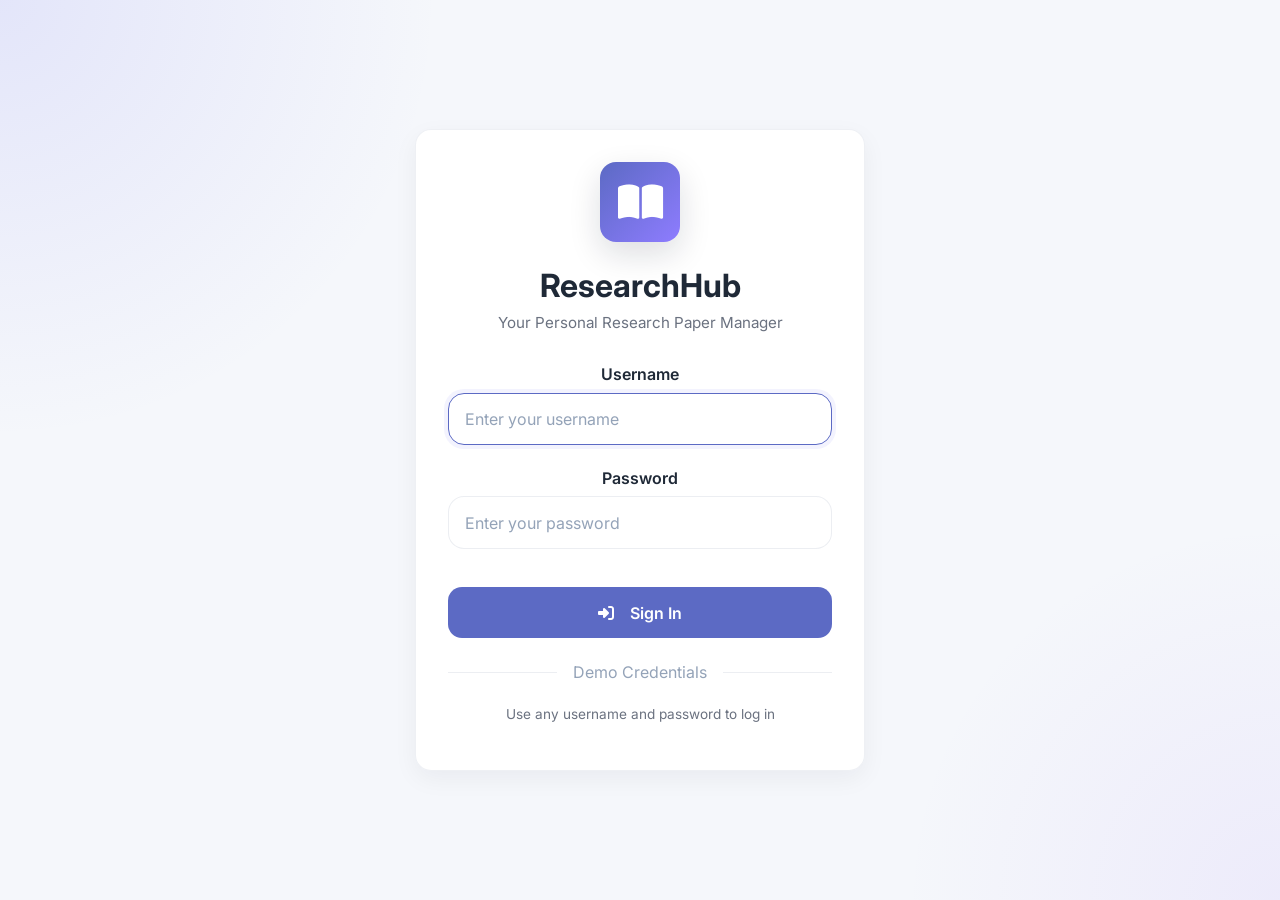
==== commit 6ea97547: "feat: light/dark mode, progress slider, save to desktop, fix backend connectivity, fix CSS variables" ====
--- a/index.html
+++ b/index.html
@@ -78,6 +78,9 @@
         </div>
       </div>
       <div class="header-right">
+        <button class="theme-toggle" onclick="toggleTheme()" title="Toggle light/dark mode">
+          <i class="fas fa-moon"></i>
+        </button>
         <div class="header-info">
           <div class="welcome-text">Welcome back</div>
           <div class="user-name" id="headerUserName">User</div>
@@ -204,11 +207,19 @@
       document.getElementById('stat-progress').textContent = inProgress;
       document.getElementById('stat-notstarted').textContent = notStarted;
 
-      const continueReading = allPapers.filter(p => p.status === 'in_progress').slice(0, 3);
-      const recommended = allPapers.filter(p => p.status === 'not_started').slice(0, 3);
+      const continueReading = allPapers.filter(p => getStatusKey(p.status) === 'in_progress').slice(0, 3);
+      const recommended = allPapers.filter(p => getStatusKey(p.status) === 'not_started').slice(0, 3);
 
       renderPaperCards('continueReadingContainer', continueReading, 'recommendation-card');
       renderPaperCards('recommendedContainer', recommended, 'recommendation-card');
+
+      // Sync progress from live DB into recently viewed before rendering
+      const recentRaw = getRecentlyViewedPapers();
+      recentRaw.forEach(r => {
+        const live = allPapers.find(p => p.id === r.id);
+        if (live) { r.progress = live.progress; r.status = live.status; }
+      });
+      localStorage.setItem('recently_viewed_' + getCurrentUser(), JSON.stringify(recentRaw));
       renderRecentItems('recentlyViewedContainer');
     })();
 
--- a/style.css
+++ b/style.css
@@ -3,24 +3,53 @@
 @import url('https://cdnjs.cloudflare.com/ajax/libs/font-awesome/6.4.0/css/all.min.css');
 
 :root {
+  /* Backgrounds */
   --bg-primary: #f5f7fb;
   --bg-secondary: #ffffff;
   --bg-surface: #f0f3f8;
   --bg-muted: #eef2f7;
+  --bg-tertiary: rgba(148, 163, 184, 0.18);
+  --card-bg: rgba(255, 255, 255, 0.92);
+
+  /* Borders & Shadows */
   --border: rgba(148, 163, 184, 0.18);
+  --shadow-light: 0 10px 30px rgba(15, 23, 42, 0.06);
+  --shadow-soft: 0 8px 24px rgba(15, 23, 42, 0.08);
+  --shadow-md: 0 4px 12px rgba(15, 23, 42, 0.10);
+  --shadow-lg: 0 12px 32px rgba(15, 23, 42, 0.14);
+
+  /* Accent (short aliases) */
   --accent: #5c6ac4;
   --accent-soft: #e8ebff;
   --accent-alt: #8e7cff;
   --accent-alt-soft: #f1ebff;
+
+  /* Accent (long aliases used in HTML/paperdetails) */
+  --accent-primary: #5c6ac4;
+  --accent-primary-dark: #4f54c8;
+  --accent-primary-light: #e8ebff;
+  --accent-secondary: #8e7cff;
+  --accent-secondary-light: #f1ebff;
+
+  /* Text */
   --text: #1f2937;
+  --text-primary: #1f2937;
   --text-muted: #6b7280;
+  --text-secondary: #6b7280;
   --text-soft: #94a3b8;
+  --text-tertiary: #94a3b8;
+
+  /* Status colours */
   --success: #10b981;
   --info: #3b82f6;
   --warning: #f59e0b;
   --danger: #ef4444;
-  --shadow-light: 0 10px 30px rgba(15, 23, 42, 0.06);
-  --shadow-soft: 0 8px 24px rgba(15, 23, 42, 0.08);
+
+  /* Pastel tints */
+  --pastel-mint: rgba(16, 185, 129, 0.08);
+  --pastel-rose: rgba(239, 68, 68, 0.06);
+
+  /* Layout */
   --radius: 24px;
   --radius-sm: 16px;
   --transition: 0.28s cubic-bezier(0.4, 0, 0.2, 1);
@@ -948,3 +977,177 @@
     padding: 1.25rem 1rem 2rem;
   }
 }
+
+/* ===== DARK MODE ===== */
+body.dark-mode {
+  --bg-primary: #0f1117;
+  --bg-secondary: #1a1d27;
+  --bg-surface: #1e2130;
+  --bg-muted: #252836;
+  --bg-tertiary: rgba(255, 255, 255, 0.06);
+  --card-bg: rgba(26, 29, 39, 0.95);
+
+  --border: rgba(255, 255, 255, 0.08);
+  --shadow-light: 0 10px 30px rgba(0, 0, 0, 0.3);
+  --shadow-soft: 0 8px 24px rgba(0, 0, 0, 0.35);
+  --shadow-md: 0 4px 12px rgba(0, 0, 0, 0.4);
+  --shadow-lg: 0 12px 32px rgba(0, 0, 0, 0.45);
+
+  --accent: #7c85e8;
+  --accent-soft: rgba(124, 133, 232, 0.15);
+  --accent-alt: #a78bfa;
+  --accent-alt-soft: rgba(167, 139, 250, 0.12);
+  --accent-primary: #7c85e8;
+  --accent-primary-dark: #6b74d6;
+  --accent-primary-light: rgba(124, 133, 232, 0.15);
+  --accent-secondary: #a78bfa;
+  --accent-secondary-light: rgba(167, 139, 250, 0.12);
+
+  --text: #e2e8f0;
+  --text-primary: #e2e8f0;
+  --text-muted: #94a3b8;
+  --text-secondary: #94a3b8;
+  --text-soft: #64748b;
+  --text-tertiary: #64748b;
+
+  --pastel-mint: rgba(16, 185, 129, 0.12);
+  --pastel-rose: rgba(239, 68, 68, 0.10);
+
+  background: radial-gradient(circle at top left, rgba(124, 133, 232, 0.08), transparent 28%),
+              radial-gradient(circle at bottom right, rgba(167, 139, 250, 0.06), transparent 24%),
+              var(--bg-primary);
+}
+
+body.dark-mode .top-header {
+  background: rgba(15, 17, 23, 0.95);
+}
+
+body.dark-mode .glass-container,
+body.dark-mode .glass-card {
+  background: rgba(26, 29, 39, 0.95);
+  border-color: rgba(255, 255, 255, 0.08);
+}
+
+body.dark-mode .form-divider span {
+  background: var(--bg-secondary);
+}
+
+body.dark-mode select.form-control option {
+  background: var(--bg-secondary);
+  color: var(--text);
+}
+
+/* ===== THEME TOGGLE BUTTON ===== */
+.theme-toggle {
+  width: 44px;
+  height: 44px;
+  border-radius: 14px;
+  border: 1px solid var(--border);
+  background: var(--bg-muted);
+  color: var(--text-muted);
+  cursor: pointer;
+  display: grid;
+  place-items: center;
+  font-size: 1.1rem;
+  transition: background var(--transition), color var(--transition), border-color var(--transition), transform var(--transition);
+  flex-shrink: 0;
+}
+
+.theme-toggle:hover {
+  background: var(--accent-soft);
+  color: var(--accent);
+  border-color: var(--accent);
+  transform: rotate(15deg) scale(1.05);
+}
+
+/* Toast */
+#toast-container {
+  position: fixed;
+  bottom: 2rem;
+  right: 2rem;
+  z-index: 9999;
+  display: flex;
+  flex-direction: column;
+  gap: 0.75rem;
+}
+
+.toast {
+  background: var(--bg-secondary);
+  color: var(--text);
+  border: 1px solid var(--border);
+  border-left: 4px solid var(--accent);
+  border-radius: 14px;
+  padding: 0.9rem 1.4rem;
+  box-shadow: var(--shadow-soft);
+  font-size: 0.9rem;
+  font-weight: 500;
+  animation: toastIn 0.3s ease;
+}
+
+@keyframes toastIn {
+  from { opacity: 0; transform: translateY(12px); }
+  to   { opacity: 1; transform: translateY(0); }
+}
+
+/* ===== MISSING UTILITY CLASSES ===== */
+
+/* Primary button */
+.btn-primary {
+  background: var(--accent);
+  color: white;
+  border-color: transparent;
+}
+.btn-primary:hover {
+  background: var(--accent-primary-dark);
+}
+
+/* Full-width button */
+.btn-full {
+  width: 100%;
+}
+
+/* Required field asterisk */
+.required {
+  color: var(--danger);
+  margin-left: 0.2rem;
+}
+
+/* Recommendation card header row */
+.rec-header {
+  display: flex;
+  align-items: flex-start;
+  gap: 0.85rem;
+  margin-bottom: 0.75rem;
+}
+
+/* Small label under rec title */
+.rec-reason {
+  font-size: 0.72rem;
+  font-weight: 700;
+  letter-spacing: 0.08em;
+  text-transform: uppercase;
+  color: var(--text-soft);
+  margin-top: 0.2rem;
+}
+
+/* Tag pill inside rec cards */
+.rec-tag {
+  background: var(--bg-muted);
+  color: var(--text-soft);
+  border: 1px solid var(--border);
+  border-radius: 999px;
+  padding: 0.3rem 0.75rem;
+  font-size: 0.75rem;
+  font-weight: 600;
+}
+
+.rec-tag.tag-secondary {
+  background: var(--accent-soft);
+  color: var(--accent);
+  border-color: transparent;
+}
+
+/* diff badge variants */
+.diff-beginner  { background: rgba(16,185,129,0.12); color: var(--success); }
+.diff-intermediate { background: rgba(245,158,11,0.12); color: var(--warning); }
+.diff-advanced  { background: rgba(239,68,68,0.12);  color: var(--danger);  }
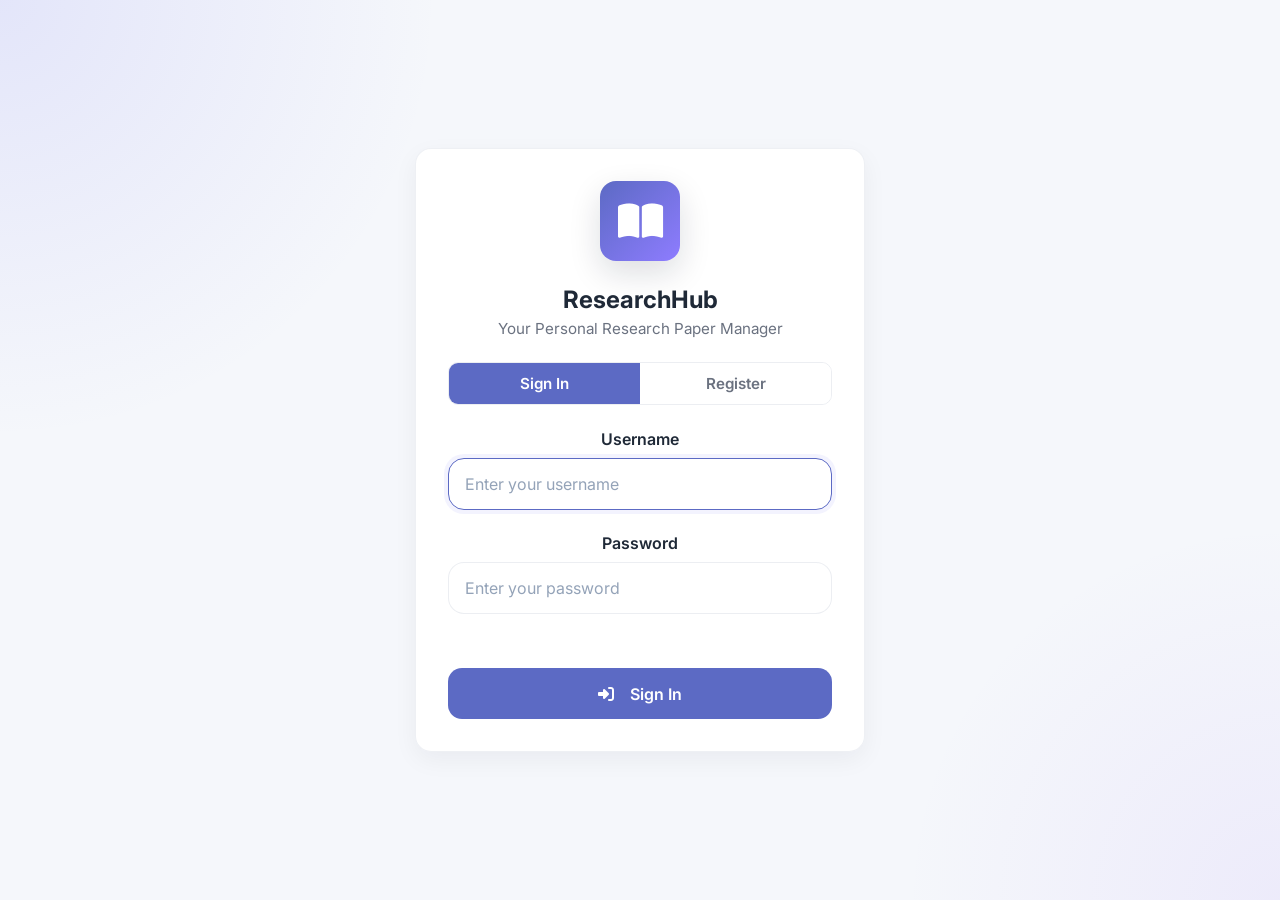
==== commit 513e5f35: "Fix bugs: auth system, PDF upload, progress tracking, user scoping, bind_param types" ====
--- a/index.html
+++ b/index.html
@@ -188,7 +188,7 @@
     renderAppShell();
 
     (async function() {
-      const user = getCurrentUser();
+      const user = getDisplayUser();
       document.getElementById('headerUserName').textContent = user;
       document.getElementById('headerAvatar').textContent = user.charAt(0).toUpperCase();
 
